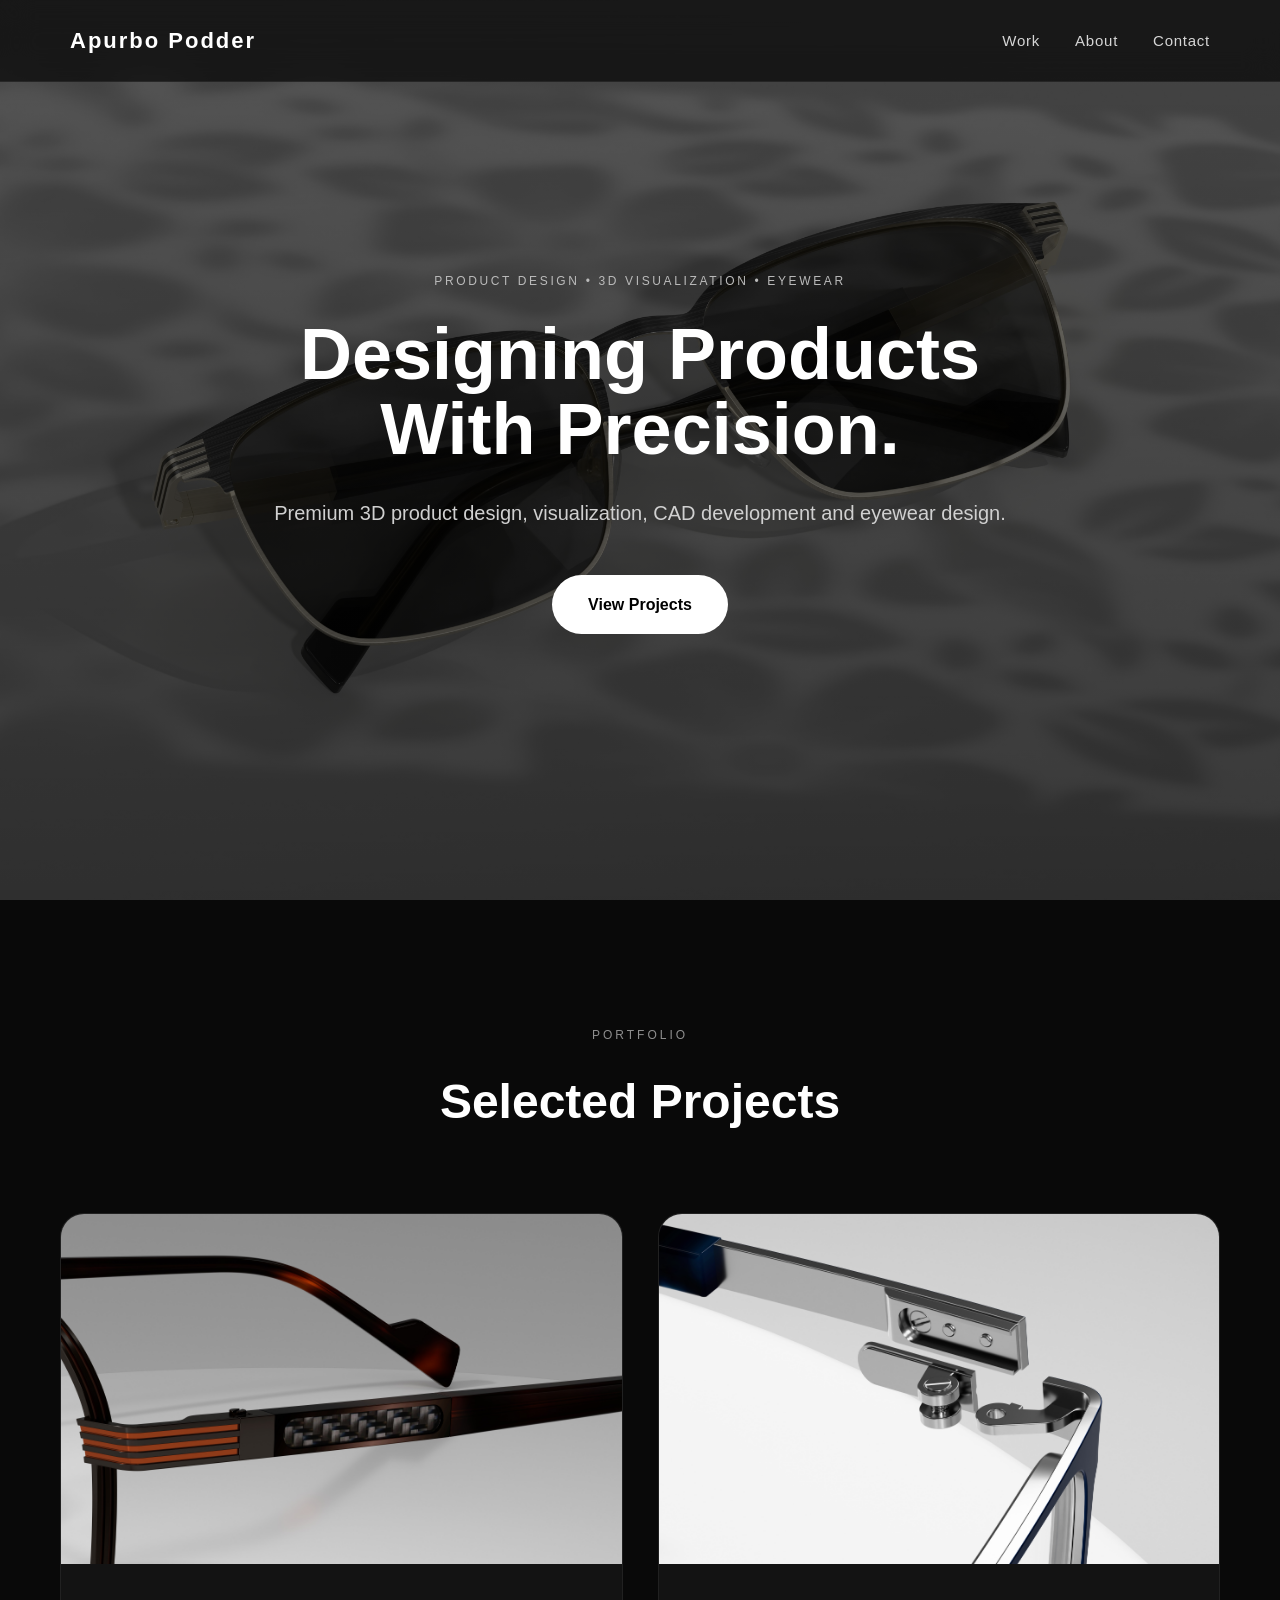
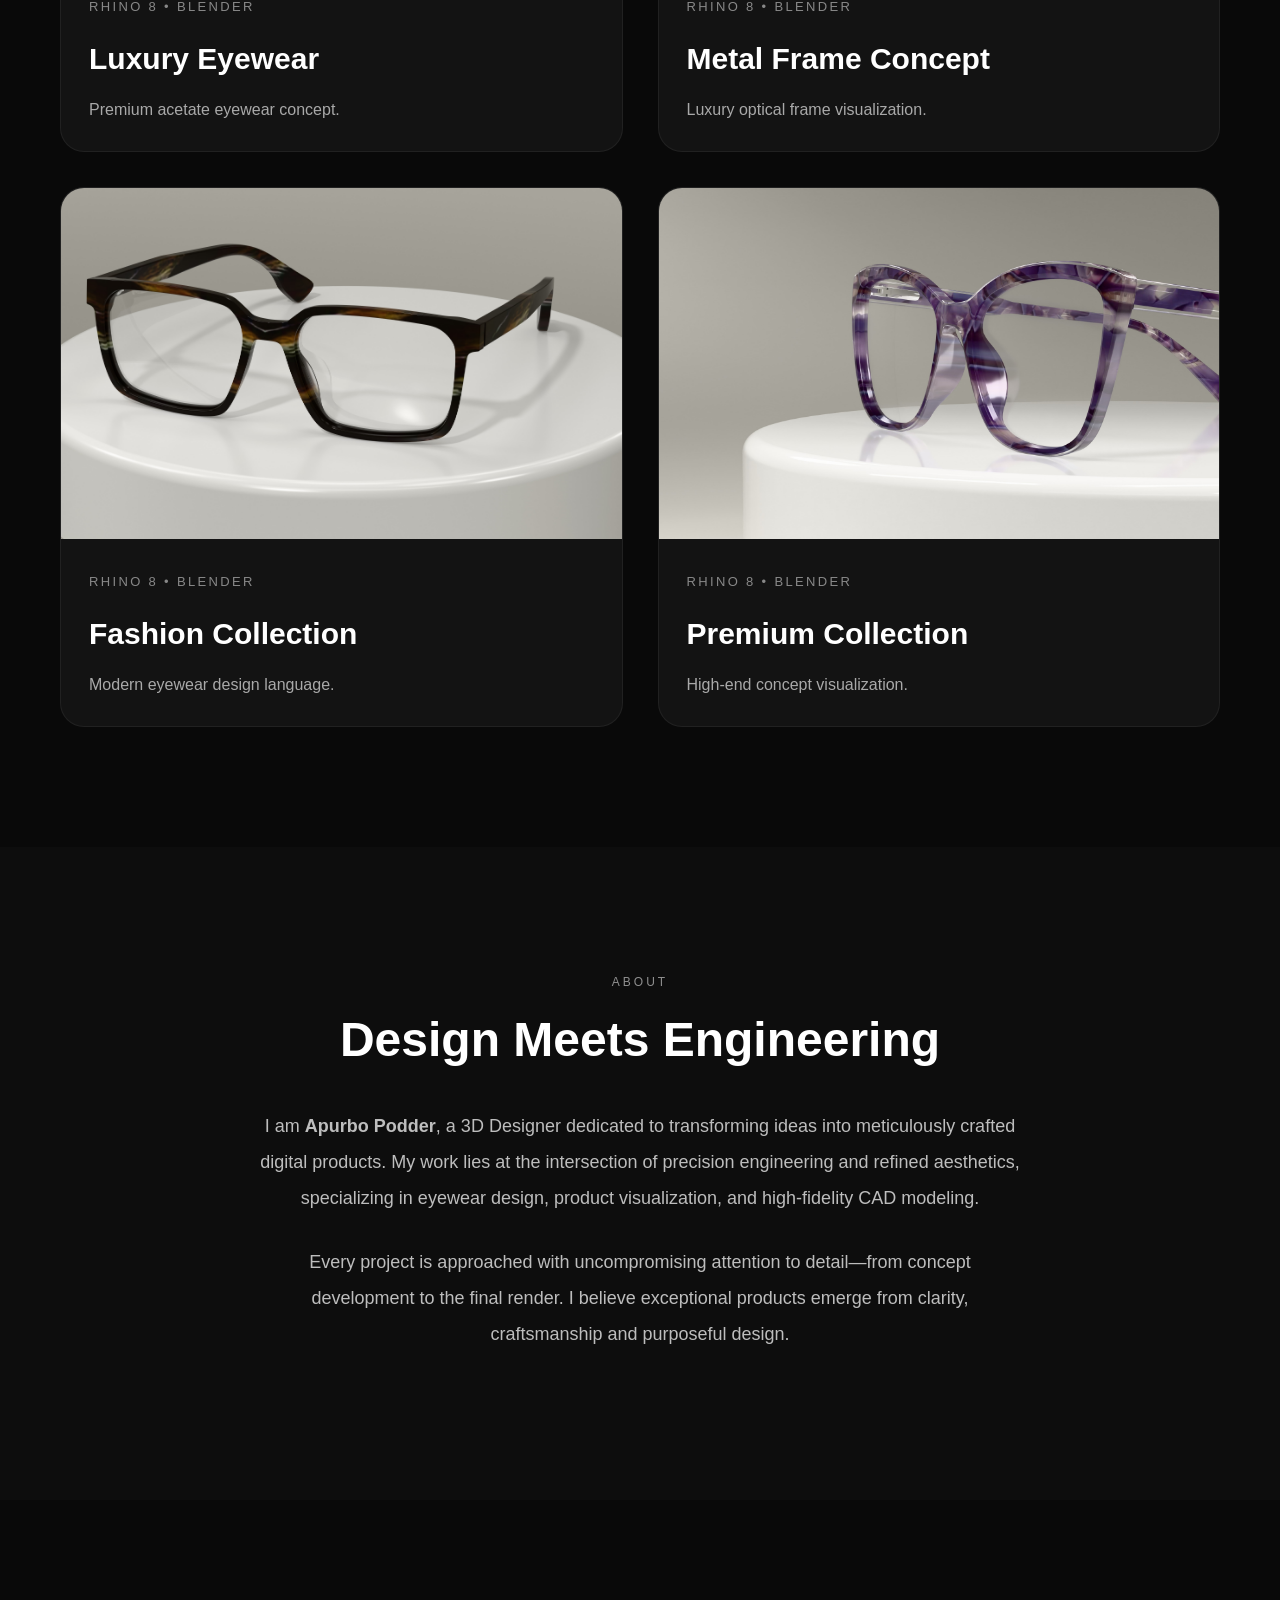
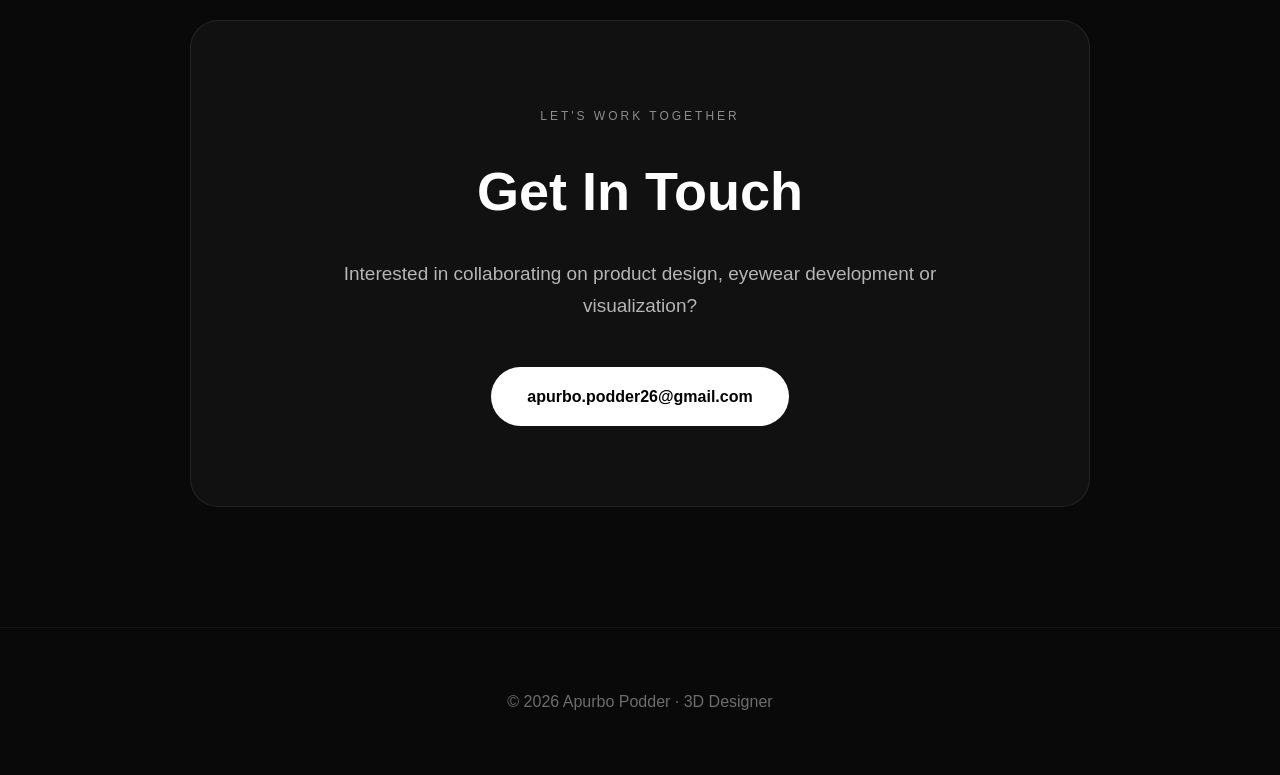
==== index.html @ e1d8111b "Initial portfolio website" ====
<!DOCTYPE html>
<html lang="en">

<head>

    <meta charset="UTF-8">
    <meta name="viewport" content="width=device-width, initial-scale=1.0">

    <title>Apurbo Podder | 3D Designer</title>

    <meta name="description"
        content="Premium portfolio of Apurbo Podder - 3D Designer specializing in Eyewear Design, Product Visualization and CAD Modeling.">

    <link rel="stylesheet" href="css/style.css">

</head>

<body>

    <!-- ================= HEADER ================= -->

    <header>

        <div class="logo">
            <h1>Apurbo Podder</h1>
        </div>

        <nav>

            <a href="#work">Work</a>
            <a href="#about">About</a>
            <a href="#contact">Contact</a>

        </nav>

    </header>



    <!-- ================= HERO ================= -->

    <section class="hero">

        <div class="overlay"></div>

        <div class="hero-content">

            <span class="hero-tag">
                PRODUCT DESIGN • 3D VISUALIZATION • EYEWEAR
            </span>

            <h2>
                Designing Products <br>
                With Precision.
            </h2>

            <p>

                Premium 3D product design, visualization,
                CAD development and eyewear design.

            </p>

            <a href="#work" class="btn">
                View Projects
            </a>

        </div>

    </section>



    <!-- ================= PROJECTS ================= -->

    <section id="work">

        <div class="section-title">

            <span>Portfolio</span>

            <h2>Selected Projects</h2>

        </div>



        <div class="grid">

            <!-- PROJECT 1 -->

            <article class="card" data-project="1">

                <img src="assets/images/4.jpg" alt="Luxury Eyewear">

                <div class="card-content">

                    <span>Rhino 8 • Blender</span>

                    <h3>Luxury Eyewear</h3>

                    <p>
                        Premium acetate eyewear concept.
                    </p>

                </div>

            </article>



            <!-- PROJECT 2 -->

            <article class="card" data-project="2">

                <img src="assets/images/BG2.jpg" alt="Eyewear">

                <div class="card-content">

                    <span>Rhino 8 • Blender</span>

                    <h3>Metal Frame Concept</h3>

                    <p>

                        Luxury optical frame visualization.

                    </p>

                </div>

            </article>



            <!-- PROJECT 3 -->

            <article class="card" data-project="3">

                <img src="assets/images/BG3.jpg" alt="Eyewear">

                <div class="card-content">

                    <span>Rhino 8 • Blender</span>

                    <h3>Fashion Collection</h3>

                    <p>

                        Modern eyewear design language.

                    </p>

                </div>

            </article>



            <!-- PROJECT 4 -->

            <article class="card" data-project="4">

                <img src="assets/images/BG4.jpg" alt="Eyewear">

                <div class="card-content">

                    <span>Rhino 8 • Blender</span>

                    <h3>Premium Collection</h3>

                    <p>

                        High-end concept visualization.

                    </p>

                </div>

            </article>

        </div>

    </section>



    <!-- ================= ABOUT ================= -->

    <section id="about">

        <div class="about-container">

            <span>About</span>

            <h2>Design Meets Engineering</h2>

            <p>

                I am <strong>Apurbo Podder</strong>, a 3D Designer dedicated to
                transforming ideas into meticulously crafted digital products.
                My work lies at the intersection of precision engineering and
                refined aesthetics, specializing in eyewear design,
                product visualization, and high-fidelity CAD modeling.

            </p>

            <p>

                Every project is approached with uncompromising attention
                to detail—from concept development to the final render.
                I believe exceptional products emerge from clarity,
                craftsmanship and purposeful design.

            </p>

        </div>

    </section>



    <!-- ================= CONTACT ================= -->

    <section id="contact">

        <div class="contact-box">

            <span>Let's Work Together</span>

            <h2>Get In Touch</h2>

            <p>

                Interested in collaborating on product design,
                eyewear development or visualization?

            </p>

            <a href="mailto:apurbo.podder26@gmail.com" class="btn">

                apurbo.podder26@gmail.com

            </a>

        </div>

    </section>



    <!-- ================= FOOTER ================= -->

    <footer>

        © 2026 Apurbo Podder · 3D Designer

    </footer>



    <!-- ================= PROJECT MODAL ================= -->

    <div id="projectModal" class="modal">

        <div class="modal-overlay"></div>

        <div class="modal-content">

            <button id="closeModal" class="close">

                ×

            </button>

            <button id="prevProject" class="nav-btn left">

                ←

            </button>

            <button id="nextProject" class="nav-btn right">

                →

            </button>

            <div id="modalBody">

                <!-- Filled automatically with JavaScript -->

            </div>

        </div>

    </div>
<template id="project1">

<div class="modal-project">

    <div class="project-header">

        <span class="project-category">Luxury Eyewear Design</span>

        <h1>Luxury Eyewear</h1>

        <p class="project-intro">

            A premium acetate eyewear concept designed with an emphasis on
            timeless proportions, refined surfacing, and production-ready
            detailing. The project combines industrial design principles with
            luxury aesthetics for high-end optical and fashion markets.

        </p>

    </div>

    <img class="hero-image"
         src="assets/images/4.jpg"
         alt="Luxury Eyewear">

    <div class="project-specs">

        <div class="spec">
            <h3>Software</h3>
            <p>Rhino 8</p>
        </div>

        <div class="spec">
            <h3>Rendering</h3>
            <p>Blender</p>
        </div>

        <div class="spec">
            <h3>Year</h3>
            <p>2026</p>
        </div>

        <div class="spec">
            <h3>Category</h3>
            <p>Luxury Product Design</p>
        </div>

    </div>

    <section class="project-section">

        <h2>Overview</h2>

        <p>

            Every curve was developed with attention to manufacturability,
            comfort, and premium visual balance. The model was created in
            Rhino 8 using Class-A style surfacing techniques before being
            rendered in Blender with realistic materials and studio lighting.

        </p>

    </section>

    <section class="project-section">

        <h2>Gallery</h2>

        <div class="modal-gallery">

            <div class="gallery-item">
                <img src="assets/images/4/1.jpg" alt="">
            </div>

            <div class="gallery-item">
                <img src="assets/images/4/2.jpg" alt="">
            </div>

            <div class="gallery-item">
                <img src="assets/images/4/3.jpg" alt="">
            </div>

            <div class="gallery-item">
                <img src="assets/images/4/5.jpg" alt="">
            </div>

        </div>

    </section>

</div>

</template>

<template id="project2">

<div class="modal-project">

    <div class="project-header">

        <span class="project-category">Luxury Eyewear Design</span>

        <h1>Luxury Eyewear</h1>

        <p class="project-intro">

            A premium acetate eyewear concept designed with an emphasis on
            timeless proportions, refined surfacing, and production-ready
            detailing. The project combines industrial design principles with
            luxury aesthetics for high-end optical and fashion markets.

        </p>

    </div>

    <img class="hero-image"
         src="assets/images/BG2.jpg"
         alt="Luxury Eyewear">

    <div class="project-specs">

        <div class="spec">
            <h3>Software</h3>
            <p>Rhino 8</p>
        </div>

        <div class="spec">
            <h3>Rendering</h3>
            <p>Blender</p>
        </div>

        <div class="spec">
            <h3>Year</h3>
            <p>2026</p>
        </div>

        <div class="spec">
            <h3>Category</h3>
            <p>Luxury Product Design</p>
        </div>

    </div>

    <section class="project-section">

        <h2>Overview</h2>

        <p>

            Every curve was developed with attention to manufacturability,
            comfort, and premium visual balance. The model was created in
            Rhino 8 using Class-A style surfacing techniques before being
            rendered in Blender with realistic materials and studio lighting.

        </p>

    </section>

    <section class="project-section">

        <h2>Gallery</h2>

        <div class="modal-gallery">

            <div class="gallery-item">
                <img src="assets/images/BG2/1.jpg" alt="">
            </div>

            <div class="gallery-item">
                <img src="assets/images/BG2/2.jpg" alt="">
            </div>

            <div class="gallery-item">
                <img src="assets/images/BG2/3.jpg" alt="">
            </div>

            <div class="gallery-item">
                <img src="assets/images/BG2/4.jpg" alt="">
            </div>

        </div>

    </section>

</div>

</template>

<template id="project3">

<div class="modal-project">

    <div class="project-header">

        <span class="project-category">Luxury Eyewear Design</span>

        <h1>Luxury Eyewear</h1>

        <p class="project-intro">

            A premium acetate eyewear concept designed with an emphasis on
            timeless proportions, refined surfacing, and production-ready
            detailing. The project combines industrial design principles with
            luxury aesthetics for high-end optical and fashion markets.

        </p>

    </div>

    <img class="hero-image"
         src="assets/images/BG4.jpg"
         alt="Luxury Eyewear">

    <div class="project-specs">

        <div class="spec">
            <h3>Software</h3>
            <p>Rhino 8</p>
        </div>

        <div class="spec">
            <h3>Rendering</h3>
            <p>Blender</p>
        </div>

        <div class="spec">
            <h3>Year</h3>
            <p>2026</p>
        </div>

        <div class="spec">
            <h3>Category</h3>
            <p>Luxury Product Design</p>
        </div>

    </div>

    <section class="project-section">

        <h2>Overview</h2>

        <p>

            Every curve was developed with attention to manufacturability,
            comfort, and premium visual balance. The model was created in
            Rhino 8 using Class-A style surfacing techniques before being
            rendered in Blender with realistic materials and studio lighting.

        </p>

    </section>

    <section class="project-section">

        <h2>Gallery</h2>

        <div class="modal-gallery">

            <div class="gallery-item">
                <img src="assets/images/BG4/1.jpg" alt="">
            </div>

            <div class="gallery-item">
                <img src="assets/images/BG4/2.jpg" alt="">
            </div>

            <div class="gallery-item">
                <img src="assets/images/BG4/3.jpg" alt="">
            </div>

            <div class="gallery-item">
                <img src="assets/images/BG4/4.jpg" alt="">
            </div>

        </div>

    </section>

</div>

</template>

<template id="project4">

<div class="modal-project">

    <div class="project-header">

        <span class="project-category">Luxury Eyewear Design</span>

        <h1>Luxury Eyewear</h1>

        <p class="project-intro">

            A premium acetate eyewear concept designed with an emphasis on
            timeless proportions, refined surfacing, and production-ready
            detailing. The project combines industrial design principles with
            luxury aesthetics for high-end optical and fashion markets.

        </p>

    </div>

    <img class="hero-image"
         src="assets/images/BG5.jpg"
         alt="Luxury Eyewear">

    <div class="project-specs">

        <div class="spec">
            <h3>Software</h3>
            <p>Rhino 8</p>
        </div>

        <div class="spec">
            <h3>Rendering</h3>
            <p>Blender</p>
        </div>

        <div class="spec">
            <h3>Year</h3>
            <p>2026</p>
        </div>

        <div class="spec">
            <h3>Category</h3>
            <p>Luxury Product Design</p>
        </div>

    </div>

    <section class="project-section">

        <h2>Overview</h2>

        <p>

            Every curve was developed with attention to manufacturability,
            comfort, and premium visual balance. The model was created in
            Rhino 8 using Class-A style surfacing techniques before being
            rendered in Blender with realistic materials and studio lighting.

        </p>

    </section>

    <section class="project-section">

        <h2>Gallery</h2>

        <div class="modal-gallery">

            <div class="gallery-item">
                <img src="assets/images/BG5/2.jpg" alt="">
            </div>

            <div class="gallery-item">
                <img src="assets/images/BG5/3.jpg" alt="">
            </div>

            <div class="gallery-item">
                <img src="assets/images/BG5/4.jpg" alt="">
            </div>

            <div class="gallery-item">
                <img src="assets/images/BG5/5.jpg" alt="">
            </div>

        </div>

    </section>

</div>

</template>

<!-- ================= IMAGE VIEWER ================= -->

<div id="imageViewer" class="image-viewer">

    <button id="closeViewer" class="viewer-close">✕</button>

    <button id="viewerPrev" class="viewer-nav left">❮</button>

    <img id="viewerImage" src="" alt="">

    <button id="viewerNext" class="viewer-nav right">❯</button>

</div>
    <script src="assets/js/app.js"></script>

</body>

</html>
---- css/style.css ----
/*==================================================
  APURBO PODDER PORTFOLIO
  Premium Portfolio v2
==================================================*/

*{
    margin:0;
    padding:0;
    box-sizing:border-box;
}

html{
    scroll-behavior:smooth;
}

body{

    font-family:
        Inter,
        "SF Pro Display",
        Arial,
        sans-serif;

    background:#090909;
    color:#ffffff;

    overflow-x:hidden;
    line-height:1.7;
}

/* Scrollbar */

::-webkit-scrollbar{
    width:10px;
}

::-webkit-scrollbar-track{
    background:#111;
}

::-webkit-scrollbar-thumb{

    background:#444;
    border-radius:100px;

}

::-webkit-scrollbar-thumb:hover{

    background:#666;

}

/* Links */

a{

    color:inherit;
    text-decoration:none;

}

/* Images */

img{

    display:block;
    width:100%;

}

/*==================================================
HEADER
==================================================*/

header{

    position:fixed;

    top:0;
    left:0;

    width:100%;

    display:flex;

    justify-content:space-between;

    align-items:center;

    padding:22px 70px;

    background:rgba(10,10,10,.75);

    backdrop-filter:blur(16px);

    z-index:999;

    border-bottom:1px solid rgba(255,255,255,.06);

}

.logo h1{

    font-size:22px;

    letter-spacing:2px;

    font-weight:600;

}

nav{

    display:flex;
    gap:35px;

}

nav a{

    color:#d6d6d6;

    transition:.35s;

    font-size:15px;

    letter-spacing:.05em;

}

nav a:hover{

    color:white;

}

/*==================================================
HERO
==================================================*/

.hero{

    position:relative;

    height:100vh;

    background:url("../assets/images/background.jpg")
        center center/cover no-repeat;

    display:flex;

    justify-content:center;

    align-items:center;

    overflow:hidden;

}

.overlay{

    position:absolute;

    inset:0;

    background:

        linear-gradient(
            rgba(0,0,0,.55),
            rgba(0,0,0,.72)
        );

}

.hero-content{

    position:relative;

    z-index:10;

    max-width:900px;

    text-align:center;

    padding:40px;

}

.hero-tag{

    display:inline-block;

    color:#bbbbbb;

    letter-spacing:.22em;

    text-transform:uppercase;

    font-size:12px;

    margin-bottom:25px;

}

.hero h2{

    font-size:72px;

    line-height:1.05;

    margin-bottom:28px;

    font-weight:700;

}

.hero p{

    color:#d0d0d0;

    font-size:20px;

    max-width:760px;

    margin:auto;

}

/*==================================================
BUTTON
==================================================*/

.btn{

    display:inline-flex;

    justify-content:center;

    align-items:center;

    margin-top:45px;

    padding:16px 36px;

    border-radius:999px;

    background:white;

    color:black;

    font-weight:600;

    transition:.35s;

}

.btn:hover{

    transform:translateY(-3px);

    background:#ececec;

}

/*==================================================
SECTION
==================================================*/

section{

    padding:120px 0;

}

.section-title{

    text-align:center;

    margin-bottom:70px;

}

.section-title span{

    color:#8e8e8e;

    text-transform:uppercase;

    letter-spacing:.25em;

    font-size:12px;

}

.section-title h2{

    margin-top:14px;

    font-size:48px;

}

/*==================================================
GRID
==================================================*/

.grid{

    max-width:1450px;

    margin:auto;

    padding:0 60px;

    display:grid;

    grid-template-columns:

        repeat(2,1fr);

    gap:35px;

}

/*==================================================
CARD
==================================================*/

.card{

    background:#131313;

    border-radius:24px;

    overflow:hidden;

    cursor:pointer;

    transition:.45s;

    border:1px solid rgba(255,255,255,.06);

}

.card:hover{

    transform:translateY(-12px);

    box-shadow:

        0 20px 50px rgba(0,0,0,.45);

}

.card img{

    aspect-ratio:16/10;

    object-fit:cover;

    transition:.55s;

}

.card:hover img{

    transform:scale(1.05);

}

.card-content{

    padding:28px;

}

.card-content span{

    color:#888;

    font-size:13px;

    letter-spacing:.18em;

    text-transform:uppercase;

}

.card-content h3{

    margin-top:14px;

    font-size:30px;

}

.card-content p{

    color:#a9a9a9;

    margin-top:12px;

}
/*==================================================
ABOUT
==================================================*/

#about{

    background:#0d0d0d;

}

.about-container{

    width:min(760px,90%);
    margin:auto;
    text-align:center;

}

.about-container span{

    color:#8f8f8f;
    text-transform:uppercase;
    letter-spacing:.25em;
    font-size:12px;

}

.about-container h2{

    margin:18px 0 40px;
    font-size:48px;
    line-height:1.15;

}

.about-container p{

    color:#bdbdbd;
    font-size:18px;
    line-height:2;
    margin-bottom:28px;

}

/*==================================================
CONTACT
==================================================*/

#contact{

    background:#090909;

}

.contact-box{

    width:min(900px,92%);
    margin:auto;

    background:#111;

    border:1px solid rgba(255,255,255,.08);

    border-radius:28px;

    padding:80px;

    text-align:center;

}

.contact-box span{

    color:#8c8c8c;

    letter-spacing:.25em;

    text-transform:uppercase;

    font-size:12px;

}

.contact-box h2{

    margin:18px 0 20px;

    font-size:54px;

}

.contact-box p{

    color:#b5b5b5;

    font-size:19px;

    max-width:650px;

    margin:auto;

}

/*==================================================
FOOTER
==================================================*/

footer{

    padding:60px 20px;

    text-align:center;

    color:#6d6d6d;

    border-top:1px solid rgba(255,255,255,.05);

}

/*==================================================
  PREMIUM MODAL
==================================================*/

.modal{
    position:fixed;
    inset:0;
    display:flex;
    justify-content:center;
    align-items:center;
    visibility:hidden;
    opacity:0;
    transition:.35s;
    z-index:9999;
}

.modal.active{
    visibility:visible;
    opacity:1;
}

.modal-overlay{
    position:absolute;
    inset:0;
    background:rgba(0,0,0,.85);
    backdrop-filter:blur(16px);

    pointer-events:none;
}

.modal-content{

    position:relative;

    width:min(1400px,95vw);
    height:90vh;

    background:#101010;

    border-radius:24px;

    overflow-y:auto;

    border:1px solid rgba(255,255,255,.08);

    transform:translateY(30px) scale(.98);

    transition:.35s;

}

.modal.active .modal-content{

    transform:none;

}

/* Close Button */

.close{

    position:sticky;

    top:20px;

    margin-left:auto;

    display:flex;
    justify-content:center;
    align-items:center;

    width:54px;
    height:54px;

    border:none;

    border-radius:50%;

    background:rgba(15,15,15,.92);

    color:white;

    font-size:32px;

    cursor:pointer;

    z-index:999;

    transition:.3s;

}

.close:hover{

    transform:rotate(90deg);

    background:#d6b16d;

    color:#111;

}

/* Navigation */

.nav-btn{

    position:fixed;

    top:50%;

    transform:translateY(-50%);

    width:58px;
    height:58px;

    border:none;

    border-radius:50%;

    background:rgba(255,255,255,.08);

    backdrop-filter:blur(12px);

    color:white;

    font-size:28px;

    cursor:pointer;

    transition:.3s;

    z-index:999;

}

.nav-btn:hover{

    background:white;

    color:black;

}

.left{

    left:35px;

}

.right{

    right:35px;

}

/* Project */

.modal-project{

    max-width:1200px;

    margin:auto;

    padding:40px 60px 80px;

}

.modal-project h1{

    font-size:56px;

    margin-bottom:18px;

}

.modal-project h2{

    margin-top:50px;

    margin-bottom:18px;

}

.modal-project p{

    color:#bfbfbf;

    line-height:1.9;

    font-size:18px;

}

/* Hero Image */

.modal-project > img{

    width:100%;

    border-radius:22px;

    margin:35px 0;

}



/* Scrollbar */

.modal-content::-webkit-scrollbar{

    width:8px;

}

.modal-content::-webkit-scrollbar-thumb{

    background:#555;

    border-radius:999px;

}

/*==================================================
RESPONSIVE
==================================================*/

@media (max-width:1100px){

.hero h2{

    font-size:54px;

}

.grid{

    grid-template-columns:1fr;

}

.contact-box{

    padding:60px 35px;

}

.modal-project{

    padding:80px 35px;

}

}

@media (max-width:768px){

header{

    padding:18px 25px;

}

nav{

    gap:18px;

}

.hero h2{

    font-size:42px;

}

.hero p{

    font-size:18px;

}

.section-title h2{

    font-size:36px;

}

.about-container h2{

    font-size:36px;

}

.contact-box h2{

    font-size:40px;

}

.grid{

    padding:0 20px;

}

.modal-content{

    width:100%;

    height:100%;

    border-radius:0;

}

.left{

    left:12px;

}

.right{

    right:12px;

}

.close{

    top:15px;

    right:15px;

}

.modal-project{

    padding:70px 22px;

}

.modal-project h1{

    font-size:40px;

}

}

/* ===========================
   Gallery Image Hover Zoom
=========================== */

.modal-gallery{
    display:grid;
    grid-template-columns:repeat(auto-fit,minmax(220px,1fr));
    gap:20px;
    margin-top:25px;
}

.gallery-item{
    overflow:hidden;
    border-radius:18px;
    background:#111;
    transition:transform .35s ease, box-shadow .35s ease;
}

.gallery-item img{
    width:100%;
    display:block;
    cursor:pointer;

    transition:
        transform .45s ease,
        filter .45s ease;
}

.gallery-item:hover{
    transform:translateY(-4px);
    box-shadow:0 18px 45px rgba(0,0,0,.35);
}

.gallery-item:hover img{
    transform:scale(1.08);
    filter:brightness(1.05);
}
/*=====================================
FULLSCREEN IMAGE VIEWER
=====================================*/

.image-viewer{

    position:fixed;
    inset:0;

    display:flex;
    justify-content:center;
    align-items:center;

    background:rgba(0,0,0,.96);

    opacity:0;
    visibility:hidden;

    transition:.3s ease;

    z-index:99999;

}

.image-viewer.active{

    opacity:1;
    visibility:visible;

}

.image-viewer img{

    max-width:92vw;
    max-height:90vh;

    border-radius:14px;

    object-fit:contain;

    animation:viewerFade .35s ease;

}

@keyframes viewerFade{

    from{

        transform:scale(.92);
        opacity:0;

    }

    to{

        transform:scale(1);
        opacity:1;

    }

}

/* Close Button */

.viewer-close{

    position:fixed;

    top:20px;
    right:20px;

    width:56px;
    height:56px;

    border:none;

    border-radius:50%;

    background:rgba(20,20,20,.9);

    color:#fff;

    font-size:30px;

    cursor:pointer;

    z-index:100000;

    transition:.3s;

}

.viewer-close:hover{

    background:#fff;

    color:#000;

    transform:rotate(90deg);

}
/* Viewer Navigation */

.viewer-nav{

    position:fixed;

    top:50%;

    transform:translateY(-50%);

    width:60px;
    height:60px;

    border:none;

    border-radius:50%;

    background:rgba(20,20,20,.85);

    color:#fff;

    font-size:34px;

    cursor:pointer;

    z-index:100001;

    transition:.3s;

}

.viewer-nav:hover{

    background:#fff;

    color:#000;

}

.viewer-nav.left{

    left:25px;

}

.viewer-nav.right{

    right:25px;

}
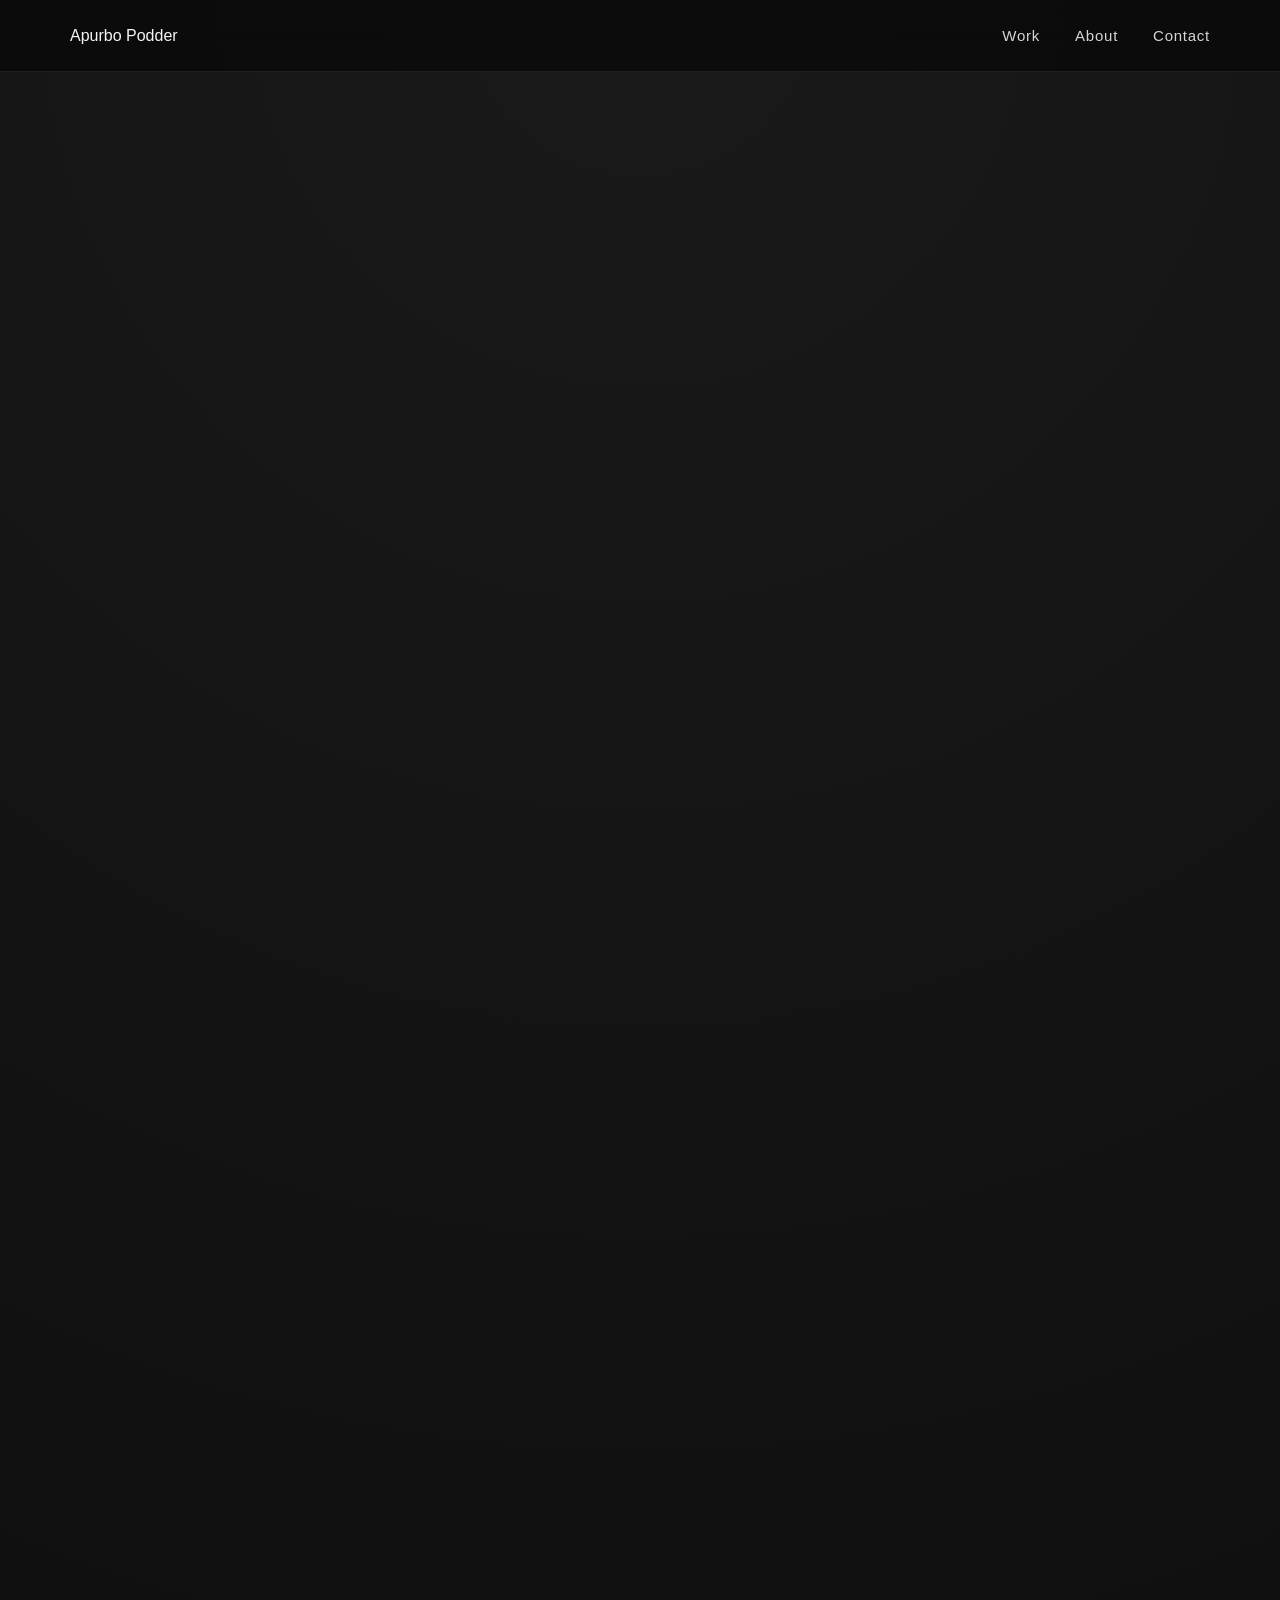
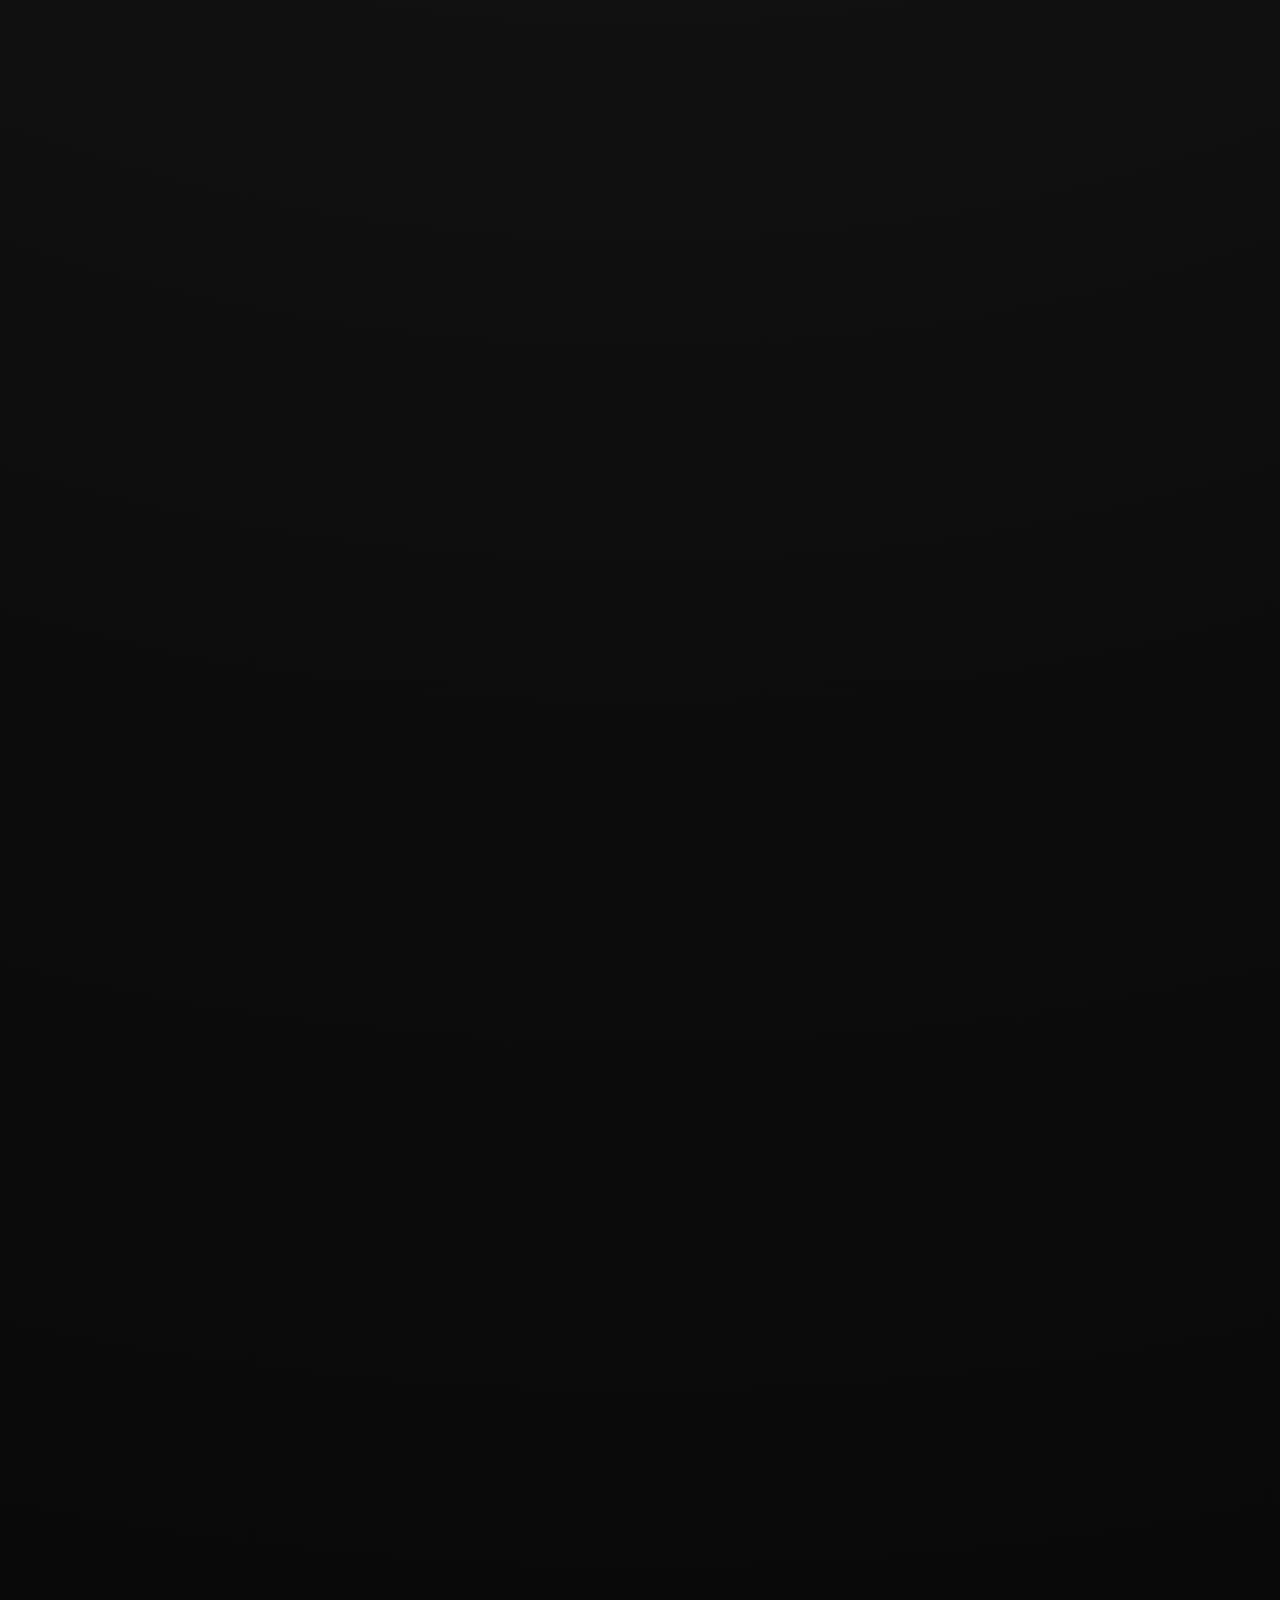
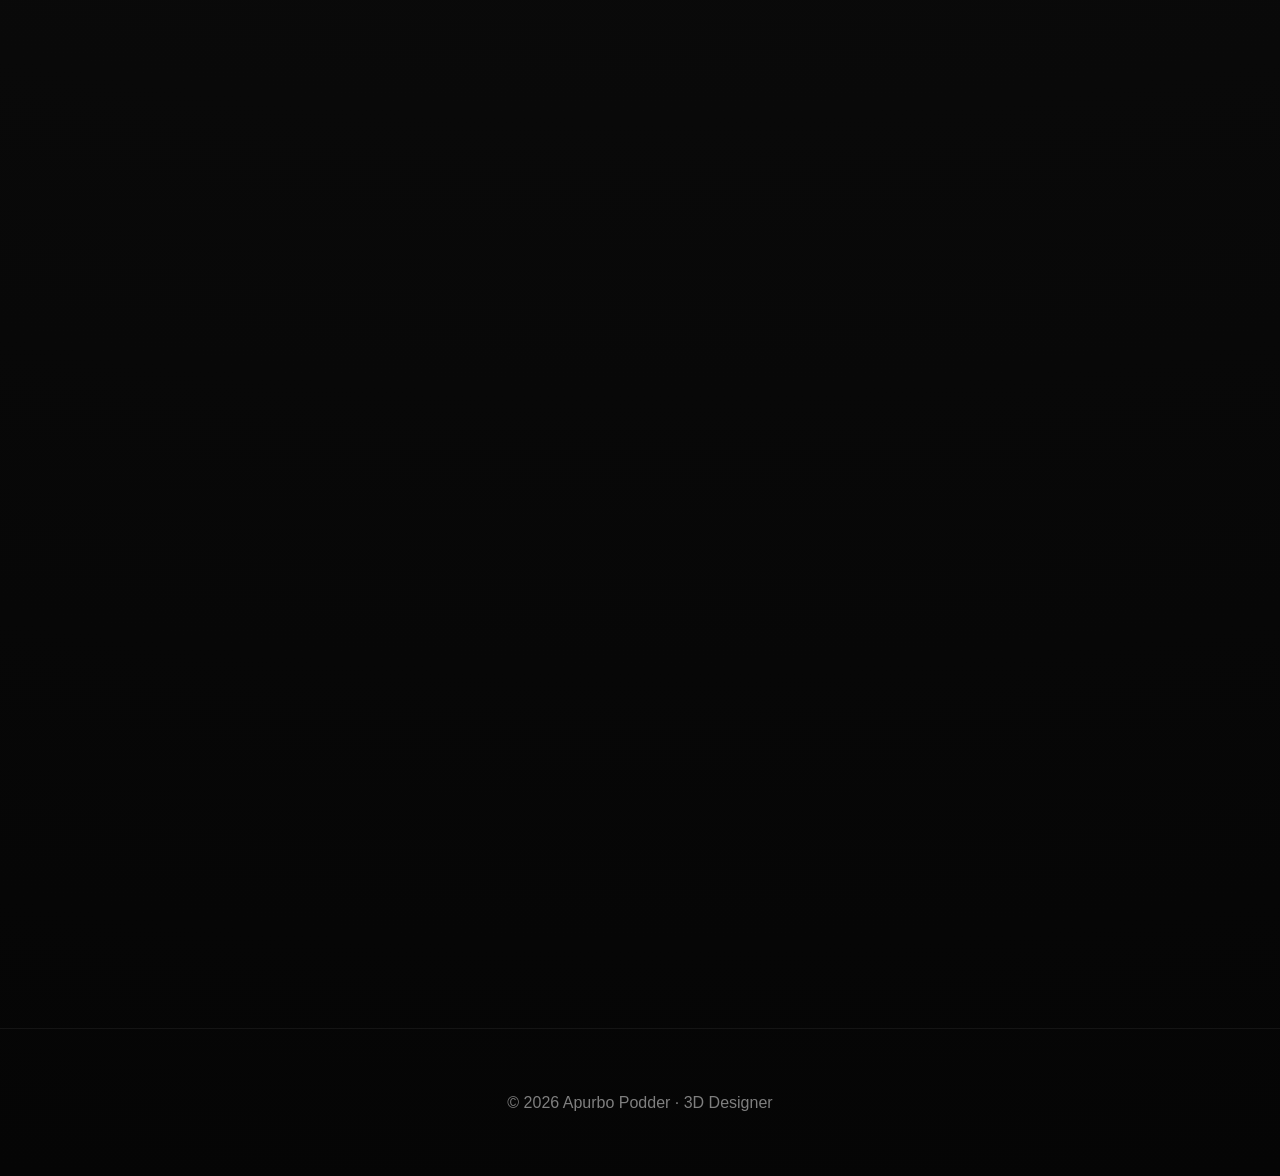
==== commit cc7c90a8: "added profile now new profile page is available." ====
--- a/index.html
+++ b/index.html
@@ -12,6 +12,11 @@
         content="Premium portfolio of Apurbo Podder - 3D Designer specializing in Eyewear Design, Product Visualization and CAD Modeling.">
 
     <link rel="stylesheet" href="css/style.css">
+<link rel="stylesheet" href="css/profile.css">
+
+<script type="module"
+src="https://unpkg.com/@google/model-viewer/dist/model-viewer.min.js">
+</script>
 
 </head>
 
@@ -21,9 +26,9 @@
 
     <header>
 
-        <div class="logo">
-            <h1>Apurbo Podder</h1>
-        </div>
+       <a href="profile.html" class="logo">
+    Apurbo Podder
+</a>
 
         <nav>
 
@@ -315,9 +320,43 @@
 
     </div>
 
-    <img class="hero-image"
-         src="assets/images/4.jpg"
-         alt="Luxury Eyewear">
+    <div class="viewer-wrapper">
+
+<model-viewer
+
+class="project-viewer"
+
+src="assets/models/112998 - glb.glb"
+
+camera-controls
+
+touch-action="pan-y"
+
+auto-rotate
+
+auto-rotate-delay="3000"
+
+rotation-per-second="20deg"
+
+shadow-intensity="1.5"
+
+environment-image="neutral"
+
+exposure="1.2"
+
+interaction-prompt="auto"
+
+loading="eager"
+
+>
+
+</model-viewer>
+
+</div>
+
+<img class="hero-image"
+src="assets/images/4.jpg"
+alt="Luxury Eyewear">
 
     <div class="project-specs">
 
--- a/css/style.css
+++ b/css/style.css
@@ -913,102 +913,111 @@
 
 .image-viewer{
 
-    position:fixed;
-    inset:0;
-
-    display:flex;
-    justify-content:center;
-    align-items:center;
-
-    background:rgba(0,0,0,.96);
-
-    opacity:0;
-    visibility:hidden;
-
-    transition:.3s ease;
-
-    z-index:99999;
+position:fixed;
+
+inset:0;
+
+background:rgba(0,0,0,.95);
+
+display:flex;
+
+justify-content:center;
+
+align-items:center;
+
+z-index:99999;
+
+opacity:0;
+
+visibility:hidden;
+
+transition:.35s;
+
+overflow:hidden;
 
 }
 
 .image-viewer.active{
 
-    opacity:1;
-    visibility:visible;
-
-}
-
-.image-viewer img{
-
-    max-width:92vw;
-    max-height:90vh;
-
-    border-radius:14px;
-
-    object-fit:contain;
-
-    animation:viewerFade .35s ease;
-
-}
-
-@keyframes viewerFade{
-
-    from{
-
-        transform:scale(.92);
-        opacity:0;
-
-    }
-
-    to{
-
-        transform:scale(1);
-        opacity:1;
-
-    }
-
-}
-
-/* Close Button */
+opacity:1;
+
+visibility:visible;
+
+}
+
+#viewerImage{
+
+max-width:90%;
+
+max-height:90%;
+
+cursor:grab;
+
+transform-origin:center;
+
+transition:transform .08s linear;
+
+user-select:none;
+
+}
 
 .viewer-close{
 
-    position:fixed;
-
-    top:20px;
-    right:20px;
-
-    width:56px;
-    height:56px;
-
-    border:none;
-
-    border-radius:50%;
-
-    background:rgba(20,20,20,.9);
-
-    color:#fff;
-
-    font-size:30px;
-
-    cursor:pointer;
-
-    z-index:100000;
-
-    transition:.3s;
-
-}
-
-.viewer-close:hover{
-
-    background:#fff;
-
-    color:#000;
-
-    transform:rotate(90deg);
-
-}
-/* Viewer Navigation */
+position:absolute;
+
+top:25px;
+
+right:35px;
+
+font-size:42px;
+
+color:white;
+
+cursor:pointer;
+
+}
+
+.viewer-prev,
+
+.viewer-next{
+
+position:absolute;
+
+top:50%;
+
+transform:translateY(-50%);
+
+background:rgba(255,255,255,.08);
+
+border:none;
+
+color:white;
+
+font-size:42px;
+
+width:60px;
+
+height:60px;
+
+cursor:pointer;
+
+backdrop-filter:blur(10px);
+
+border-radius:50%;
+
+}
+
+.viewer-prev{
+
+left:30px;
+
+}
+
+.viewer-next{
+
+right:30px;
+
+}/* Viewer Navigation */
 
 .viewer-nav{
 
@@ -1057,4 +1066,19 @@
 
     right:25px;
 
+}
+.viewer-wrapper{
+    width:100%;
+    height:700px;
+    margin:50px 0;
+    border-radius:22px;
+    overflow:hidden;
+    background:linear-gradient(180deg,#111,#050505);
+    box-shadow:0 25px 80px rgba(0,0,0,.45);
+}
+
+.project-viewer{
+    width:100%;
+    height:100%;
+    background:transparent;
 }
--- a/css/profile.css
+++ b/css/profile.css
@@ -0,0 +1,1372 @@
+/* profile.css - Part 1 */
+:root{--bg:#090909;--bg2:#141414;--text:#f5f5f7;--muted:#9aa0a6;--accent:#0A84FF;--border:rgba(255,255,255,.08);}
+body{background:radial-gradient(circle at top,#1a1a1a,#0d0d0d,#050505);color:var(--text);}
+.profile-hero{min-height:100vh;display:flex;align-items:center;justify-content:center;text-align:center;padding:120px 8vw;}
+.profile-hero .hero-content{max-width:900px}
+.profile-hero .hero-tag{letter-spacing:.25em;color:var(--muted);font-size:.85rem}
+.profile-hero h2{font-size:clamp(3rem,8vw,6rem);line-height:1.05;margin:24px 0;font-weight:800}
+.profile-hero p{max-width:720px;margin:0 auto 40px;color:var(--muted);font-size:1.15rem;line-height:1.8}
+.profile-hero .btn{display:inline-block;padding:14px 28px;border-radius:999px;border:1px solid var(--border);transition:.3s;margin:6px}
+.profile-hero .btn:hover{transform:translateY(-3px);background:var(--accent)}
+.profile-showcase{padding:100px 8vw;display:flex;justify-content:center}
+.profile-image{width:min(420px,90vw);border-radius:28px;border:1px solid var(--border);box-shadow:0 25px 60px rgba(0,0,0,.45);transition:transform .5s}
+.profile-image:hover{transform:scale(1.03)}
+section{opacity:0;transform:translateY(40px);transition:all .8s ease}
+.show{opacity:1!important;transform:none!important}/* ==========================================
+   ABOUT SECTION
+========================================== */
+
+#about,
+.design-philosophy,
+.experience{
+
+    padding:140px 8%;
+
+}
+
+.about-container{
+
+    max-width:1000px;
+    margin:auto;
+
+}
+
+.about-container span{
+
+    display:inline-block;
+    color:#9ca3af;
+    font-size:14px;
+    letter-spacing:4px;
+    text-transform:uppercase;
+    margin-bottom:20px;
+
+}
+
+.about-container h2{
+
+    font-size:clamp(42px,6vw,72px);
+    line-height:1.1;
+    margin-bottom:40px;
+    font-weight:700;
+    color:#ffffff;
+
+}
+
+.about-container p{
+
+    font-size:20px;
+    line-height:1.9;
+    color:#c9c9c9;
+    margin-bottom:30px;
+    max-width:850px;
+
+}
+
+
+/* ==========================================
+   PROFILE SHOWCASE
+========================================== */
+
+.profile-showcase{
+
+    display:flex;
+    justify-content:center;
+    align-items:center;
+    padding:80px 8% 120px;
+
+}
+
+.profile-image-container{
+
+    width:100%;
+    display:flex;
+    justify-content:center;
+
+}
+
+.profile-image{
+
+    width:420px;
+    max-width:90%;
+    border-radius:28px;
+    overflow:hidden;
+
+    box-shadow:
+    0 25px 80px rgba(0,0,0,.55);
+
+    transition:.6s ease;
+
+}
+
+.profile-image:hover{
+
+    transform:scale(1.03);
+
+}
+
+
+/* ==========================================
+   SECTION TITLES
+========================================== */
+
+.section-title{
+
+    text-align:center;
+    margin-bottom:70px;
+
+}
+
+.section-title span{
+
+    color:#9ca3af;
+    letter-spacing:4px;
+    text-transform:uppercase;
+    font-size:13px;
+
+}
+
+.section-title h2{
+
+    font-size:56px;
+    margin-top:18px;
+    font-weight:700;
+    color:white;
+
+}
+
+
+/* ==========================================
+   EXPERTISE
+========================================== */
+
+.expertise{
+
+    padding:120px 8%;
+
+}
+
+
+/* ==========================================
+   SOFTWARE
+========================================== */
+
+.software{
+
+    padding:120px 8%;
+
+}
+
+
+/* ==========================================
+   PREMIUM CARD
+========================================== */
+
+.expertise .card,
+.software .card{
+
+    background:#141414;
+
+    border:1px solid rgba(255,255,255,.08);
+
+    border-radius:24px;
+
+    transition:.35s;
+
+    overflow:hidden;
+
+}
+
+.expertise .card:hover,
+.software .card:hover{
+
+    transform:translateY(-10px);
+
+    border-color:#0A84FF;
+
+    box-shadow:
+
+    0 30px 70px rgba(0,0,0,.45);
+
+}
+
+
+.card-content{
+
+    padding:45px;
+
+}
+
+.card-content span{
+
+    color:#0A84FF;
+
+    font-size:13px;
+
+    letter-spacing:2px;
+
+    text-transform:uppercase;
+
+}
+
+.card-content h3{
+
+    font-size:30px;
+
+    margin:20px 0;
+
+    color:white;
+
+}
+
+.card-content p{
+
+    color:#bdbdbd;
+
+    line-height:1.8;
+
+    font-size:17px;
+
+}
+
+
+/* ==========================================
+   GRID
+========================================== */
+
+.grid{
+
+    display:grid;
+
+    grid-template-columns:
+
+    repeat(auto-fit,minmax(320px,1fr));
+
+    gap:35px;
+
+}
+
+
+/* ==========================================
+   APPLE STYLE SPACING
+========================================== */
+
+.expertise,
+.software,
+.profile-showcase,
+.design-philosophy{
+
+    margin-top:60px;
+    margin-bottom:60px;
+
+}
+
+
+/* ==========================================
+   HOVER GLOW
+========================================== */
+
+.card::before{
+
+    content:"";
+
+    position:absolute;
+
+    inset:0;
+
+    background:
+
+    linear-gradient(
+
+    135deg,
+
+    rgba(10,132,255,.08),
+
+    transparent);
+
+    opacity:0;
+
+    transition:.35s;
+
+}
+
+.card:hover::before{
+
+    opacity:1;
+
+}
+
+.card{
+
+    position:relative;
+
+}
+
+
+/* ==========================================
+   IMAGE SHADOW
+========================================== */
+
+.profile-image{
+
+    background:#111;
+
+}
+
+
+/* ==========================================
+   SMOOTH SCROLL
+========================================== */
+
+html{
+
+    scroll-behavior:smooth;
+
+}
+/* =====================================================
+   EXPERIENCE TIMELINE
+===================================================== */
+
+.experience{
+
+    padding:140px 8%;
+
+}
+
+.timeline{
+
+    position:relative;
+
+    max-width:1000px;
+
+    margin:80px auto;
+
+}
+
+.timeline::before{
+
+    content:"";
+
+    position:absolute;
+
+    left:30px;
+
+    top:0;
+
+    bottom:0;
+
+    width:2px;
+
+    background:linear-gradient(
+
+        to bottom,
+
+        #0A84FF,
+
+        rgba(255,255,255,.08)
+
+    );
+
+}
+
+.timeline-item{
+
+    position:relative;
+
+    margin-bottom:70px;
+
+    margin-left:90px;
+
+    padding:35px;
+
+    background:#141414;
+
+    border:1px solid rgba(255,255,255,.08);
+
+    border-radius:24px;
+
+    transition:.4s;
+
+}
+
+.timeline-item:hover{
+
+    transform:translateY(-8px);
+
+    border-color:#0A84FF;
+
+    box-shadow:
+
+        0 30px 80px rgba(0,0,0,.45);
+
+}
+
+.timeline-item::before{
+
+    content:"";
+
+    position:absolute;
+
+    width:18px;
+
+    height:18px;
+
+    left:-70px;
+
+    top:42px;
+
+    border-radius:50%;
+
+    background:#0A84FF;
+
+    box-shadow:
+
+        0 0 25px rgba(10,132,255,.7);
+
+}
+
+.timeline-item h3{
+
+    color:#fff;
+
+    font-size:28px;
+
+    margin-bottom:10px;
+
+}
+
+.timeline-item small{
+
+    display:block;
+
+    color:#0A84FF;
+
+    font-size:14px;
+
+    margin-bottom:18px;
+
+    letter-spacing:2px;
+
+}
+
+.timeline-item p{
+
+    color:#cfcfcf;
+
+    line-height:1.9;
+
+}
+
+
+
+/* =====================================================
+   DESIGN PROCESS
+===================================================== */
+
+.design-process{
+
+    padding:140px 8%;
+
+}
+
+.design-process .grid{
+
+    margin-top:80px;
+
+}
+
+.design-process .card{
+
+    background:#141414;
+
+    border-radius:26px;
+
+    border:1px solid rgba(255,255,255,.08);
+
+    transition:.4s;
+
+    overflow:hidden;
+
+}
+
+.design-process .card:hover{
+
+    transform:translateY(-12px);
+
+    border-color:#0A84FF;
+
+}
+
+.design-process .card-content{
+
+    padding:50px;
+
+}
+
+.design-process .card-content span{
+
+    display:inline-flex;
+
+    width:55px;
+
+    height:55px;
+
+    justify-content:center;
+
+    align-items:center;
+
+    border-radius:50%;
+
+    background:#0A84FF;
+
+    color:#fff;
+
+    font-weight:bold;
+
+    font-size:18px;
+
+    margin-bottom:25px;
+
+}
+
+.design-process h3{
+
+    font-size:30px;
+
+    margin-bottom:20px;
+
+    color:white;
+
+}
+
+.design-process p{
+
+    color:#bfbfbf;
+
+    line-height:1.8;
+
+}
+
+
+
+/* =====================================================
+   APPLE STYLE GLASS CARD
+===================================================== */
+
+.glass{
+
+    background:rgba(255,255,255,.05);
+
+    backdrop-filter:blur(18px);
+
+    border:1px solid rgba(255,255,255,.08);
+
+    border-radius:28px;
+
+}
+
+
+
+/* =====================================================
+   PREMIUM DIVIDER
+===================================================== */
+
+.section-divider{
+
+    width:120px;
+
+    height:2px;
+
+    background:#0A84FF;
+
+    margin:80px auto;
+
+}
+
+
+
+/* =====================================================
+   SCROLL ANIMATION
+===================================================== */
+
+.fade-up{
+
+    opacity:0;
+
+    transform:translateY(60px);
+
+    transition:1s ease;
+
+}
+
+.fade-up.show{
+
+    opacity:1;
+
+    transform:none;
+
+}
+
+
+
+/* =====================================================
+   APPLE HOVER EFFECT
+===================================================== */
+
+.card{
+
+    transition:
+
+        transform .4s,
+
+        box-shadow .4s,
+
+        border-color .4s;
+
+}
+
+.card:hover{
+
+    box-shadow:
+
+        0 40px 100px rgba(0,0,0,.45);
+
+}
+
+
+
+/* =====================================================
+   BUTTON IMPROVEMENT
+===================================================== */
+
+.btn{
+
+    transition:
+
+        transform .3s,
+
+        background .3s,
+
+        color .3s;
+
+}
+
+.btn:hover{
+
+    transform:translateY(-4px);
+
+}
+
+
+
+/* =====================================================
+   LARGE SCREEN IMPROVEMENT
+===================================================== */
+
+@media(min-width:1400px){
+
+    .about-container{
+
+        max-width:1200px;
+
+    }
+
+    .timeline{
+
+        max-width:1200px;
+
+    }
+
+}
+/* =====================================================
+   FEATURED PROJECTS
+===================================================== */
+
+.featured-projects{
+
+    padding:180px 8%;
+
+}
+
+.featured-projects .grid{
+
+    gap:60px;
+
+}
+
+.featured-projects .card{
+
+    background:#101010;
+
+    border-radius:30px;
+
+    overflow:hidden;
+
+    border:1px solid rgba(255,255,255,.08);
+
+    transition:.5s;
+
+}
+
+.featured-projects .card:hover{
+
+    transform:translateY(-12px);
+
+    border-color:#0A84FF;
+
+    box-shadow:
+        0 50px 120px rgba(0,0,0,.45);
+
+}
+
+.featured-projects img{
+
+    width:100%;
+
+    height:520px;
+
+    object-fit:cover;
+
+    display:block;
+
+    transition:1.2s;
+
+}
+
+.featured-projects .card:hover img{
+
+    transform:scale(1.08);
+
+}
+
+.featured-projects .card-content{
+
+    padding:50px;
+
+}
+
+.featured-projects span{
+
+    color:#0A84FF;
+
+    text-transform:uppercase;
+
+    letter-spacing:3px;
+
+    font-size:13px;
+
+}
+
+.featured-projects h3{
+
+    margin:18px 0;
+
+    font-size:38px;
+
+    color:white;
+
+}
+
+.featured-projects p{
+
+    color:#cfcfcf;
+
+    line-height:1.9;
+
+    margin-bottom:35px;
+
+}
+
+
+
+/* =====================================================
+   CONTACT
+===================================================== */
+
+#contact{
+
+    padding:180px 8%;
+
+    text-align:center;
+
+}
+
+.contact-box{
+
+    max-width:900px;
+
+    margin:auto;
+
+}
+
+.contact-box span{
+
+    color:#9ca3af;
+
+    text-transform:uppercase;
+
+    letter-spacing:4px;
+
+}
+
+.contact-box h2{
+
+    font-size:clamp(48px,7vw,90px);
+
+    margin:25px 0;
+
+    line-height:1.1;
+
+}
+
+.contact-box p{
+
+    color:#cfcfcf;
+
+    line-height:2;
+
+    max-width:700px;
+
+    margin:0 auto 50px;
+
+    font-size:20px;
+
+}
+
+
+
+/* =====================================================
+   PREMIUM BUTTON
+===================================================== */
+
+.contact-box .btn{
+
+    padding:18px 45px;
+
+    border-radius:100px;
+
+    border:1px solid rgba(255,255,255,.1);
+
+    transition:.35s;
+
+}
+
+.contact-box .btn:hover{
+
+    background:#0A84FF;
+
+    color:white;
+
+}
+
+
+
+/* =====================================================
+   FOOTER
+===================================================== */
+
+footer{
+
+    padding:60px 8%;
+
+    text-align:center;
+
+    color:#7f7f7f;
+
+    border-top:1px solid rgba(255,255,255,.06);
+
+}
+
+
+
+/* =====================================================
+   SOCIAL LINKS
+===================================================== */
+
+.social-links{
+
+    display:flex;
+
+    justify-content:center;
+
+    gap:20px;
+
+    margin-top:45px;
+
+}
+
+.social-links a{
+
+    width:60px;
+
+    height:60px;
+
+    border-radius:50%;
+
+    background:#151515;
+
+    display:flex;
+
+    justify-content:center;
+
+    align-items:center;
+
+    color:white;
+
+    text-decoration:none;
+
+    border:1px solid rgba(255,255,255,.08);
+
+    transition:.35s;
+
+}
+
+.social-links a:hover{
+
+    background:#0A84FF;
+
+    transform:translateY(-6px);
+
+}
+
+
+
+/* =====================================================
+   PARALLAX EFFECT
+===================================================== */
+
+.featured-projects img{
+
+    will-change:transform;
+
+}
+
+
+
+/* =====================================================
+   PREMIUM SHADOW
+===================================================== */
+
+.card{
+
+    box-shadow:
+
+    0 20px 60px rgba(0,0,0,.25);
+
+}
+
+
+
+/* =====================================================
+   SCROLL INDICATOR
+===================================================== */
+
+.scroll-down{
+
+    position:absolute;
+
+    bottom:40px;
+
+    left:50%;
+
+    transform:translateX(-50%);
+
+    color:#999;
+
+    animation:bounce 2s infinite;
+
+}
+
+@keyframes bounce{
+
+    0%,20%,50%,80%,100%{
+
+        transform:translateX(-50%) translateY(0);
+
+    }
+
+    40%{
+
+        transform:translateX(-50%) translateY(-12px);
+
+    }
+
+    60%{
+
+        transform:translateX(-50%) translateY(-6px);
+
+    }
+
+}
+/* =====================================================
+   RESPONSIVE DESIGN
+===================================================== */
+
+@media (max-width:1200px){
+
+    .profile-hero h2{
+
+        font-size:64px;
+
+    }
+
+    .about-container h2{
+
+        font-size:54px;
+
+    }
+
+    .section-title h2{
+
+        font-size:48px;
+
+    }
+
+}
+
+
+
+@media (max-width:992px){
+
+    .profile-hero{
+
+        min-height:85vh;
+
+        padding:120px 40px;
+
+    }
+
+    .profile-hero h2{
+
+        font-size:52px;
+
+    }
+
+    .about-container h2{
+
+        font-size:44px;
+
+    }
+
+    .section-title h2{
+
+        font-size:40px;
+
+    }
+
+    .timeline{
+
+        margin-left:20px;
+
+    }
+
+    .timeline::before{
+
+        left:18px;
+
+    }
+
+    .timeline-item{
+
+        margin-left:55px;
+
+    }
+
+    .timeline-item::before{
+
+        left:-48px;
+
+    }
+
+}
+
+
+
+@media (max-width:768px){
+
+    .profile-hero{
+
+        padding:120px 25px 80px;
+
+        text-align:center;
+
+    }
+
+    .profile-hero h2{
+
+        font-size:42px;
+
+    }
+
+    .profile-hero p{
+
+        font-size:17px;
+
+    }
+
+    .about-container{
+
+        text-align:center;
+
+    }
+
+    .about-container h2{
+
+        font-size:38px;
+
+    }
+
+    .about-container p{
+
+        font-size:17px;
+
+    }
+
+    .profile-image{
+
+        width:320px;
+
+    }
+
+    .grid{
+
+        grid-template-columns:1fr;
+
+    }
+
+    .featured-projects img{
+
+        height:300px;
+
+    }
+
+    .featured-projects h3{
+
+        font-size:30px;
+
+    }
+
+    .contact-box h2{
+
+        font-size:46px;
+
+    }
+
+}
+
+
+
+@media (max-width:480px){
+
+    section{
+
+        padding:90px 20px !important;
+
+    }
+
+    .profile-hero h2{
+
+        font-size:34px;
+
+    }
+
+    .hero-tag{
+
+        font-size:12px;
+
+        letter-spacing:2px;
+
+    }
+
+    .about-container h2{
+
+        font-size:32px;
+
+    }
+
+    .section-title h2{
+
+        font-size:30px;
+
+    }
+
+    .timeline-item{
+
+        padding:25px;
+
+    }
+
+    .timeline-item h3{
+
+        font-size:22px;
+
+    }
+
+    .timeline-item p{
+
+        font-size:15px;
+
+    }
+
+    .card-content{
+
+        padding:30px;
+
+    }
+
+    .contact-box h2{
+
+        font-size:34px;
+
+    }
+
+    .contact-box p{
+
+        font-size:16px;
+
+    }
+
+    footer{
+
+        font-size:14px;
+
+    }
+
+}
+
+
+
+/* =====================================================
+   SMOOTH IMAGE LOADING
+===================================================== */
+
+img{
+
+    max-width:100%;
+
+    display:block;
+
+}
+
+
+
+/* =====================================================
+   SELECTION COLOR
+===================================================== */
+
+::selection{
+
+    background:#0A84FF;
+
+    color:white;
+
+}
+
+
+
+/* =====================================================
+   SCROLLBAR
+===================================================== */
+
+::-webkit-scrollbar{
+
+    width:10px;
+
+}
+
+::-webkit-scrollbar-track{
+
+    background:#090909;
+
+}
+
+::-webkit-scrollbar-thumb{
+
+    background:#303030;
+
+    border-radius:20px;
+
+}
+
+::-webkit-scrollbar-thumb:hover{
+
+    background:#0A84FF;
+
+}
+
+
+
+/* =====================================================
+   GLOBAL TRANSITIONS
+===================================================== */
+
+*{
+
+    transition:
+
+        background-color .3s,
+
+        color .3s,
+
+        border-color .3s;
+
+}
+
+
+
+/* =====================================================
+   PREMIUM LINKS
+===================================================== */
+
+a{
+
+    transition:.3s;
+
+}
+
+a:hover{
+
+    color:#0A84FF;
+
+}
+
+
+
+/* =====================================================
+   HERO BACKGROUND
+===================================================== */
+
+.profile-hero{
+
+    background:
+        radial-gradient(circle at top,
+        rgba(10,132,255,.08),
+        transparent 50%),
+        linear-gradient(
+        to bottom,
+        #090909,
+        #0d0d0d,
+        #050505);
+
+}
+
+
+
+/* =====================================================
+   GLASS HEADER
+===================================================== */
+
+header{
+
+    backdrop-filter:blur(18px);
+
+    background:rgba(9,9,9,.75);
+
+    border-bottom:1px solid rgba(255,255,255,.08);
+
+}
+
+
+
+/* =====================================================
+   END
+===================================================== */
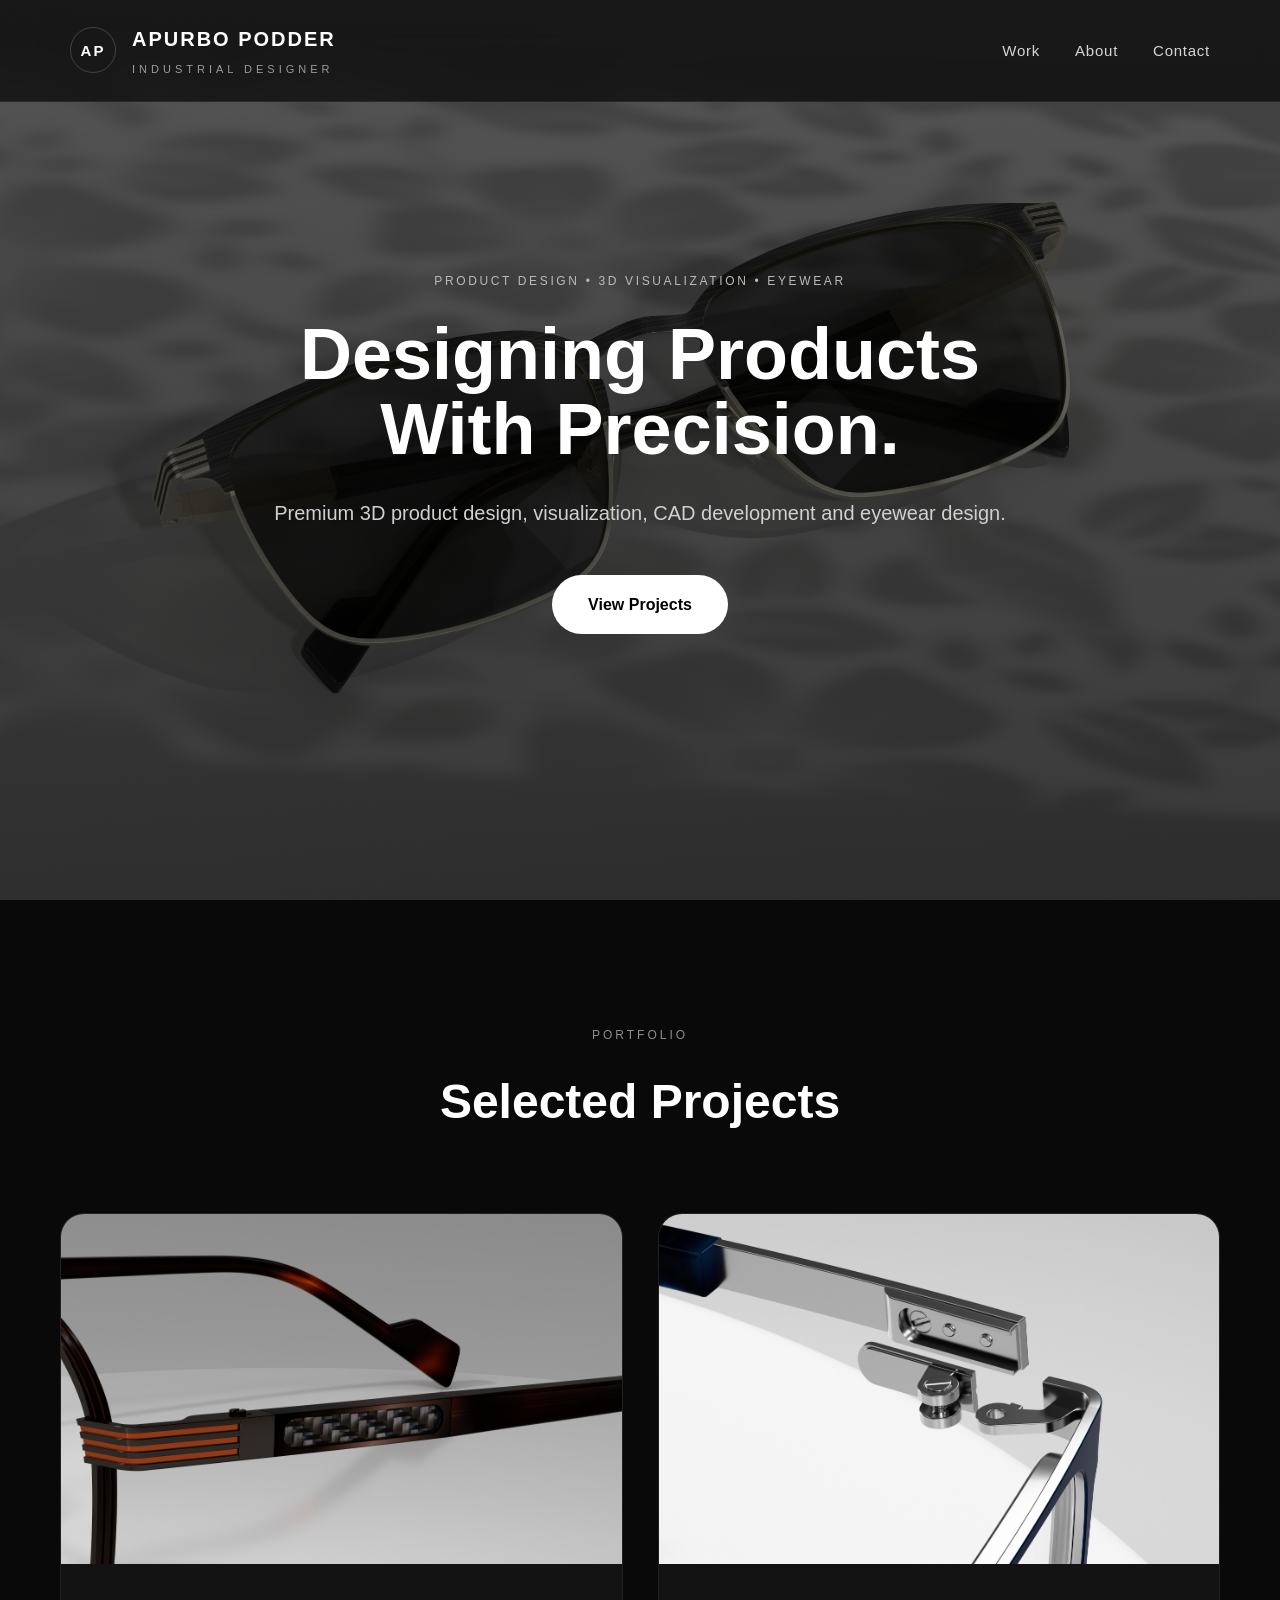
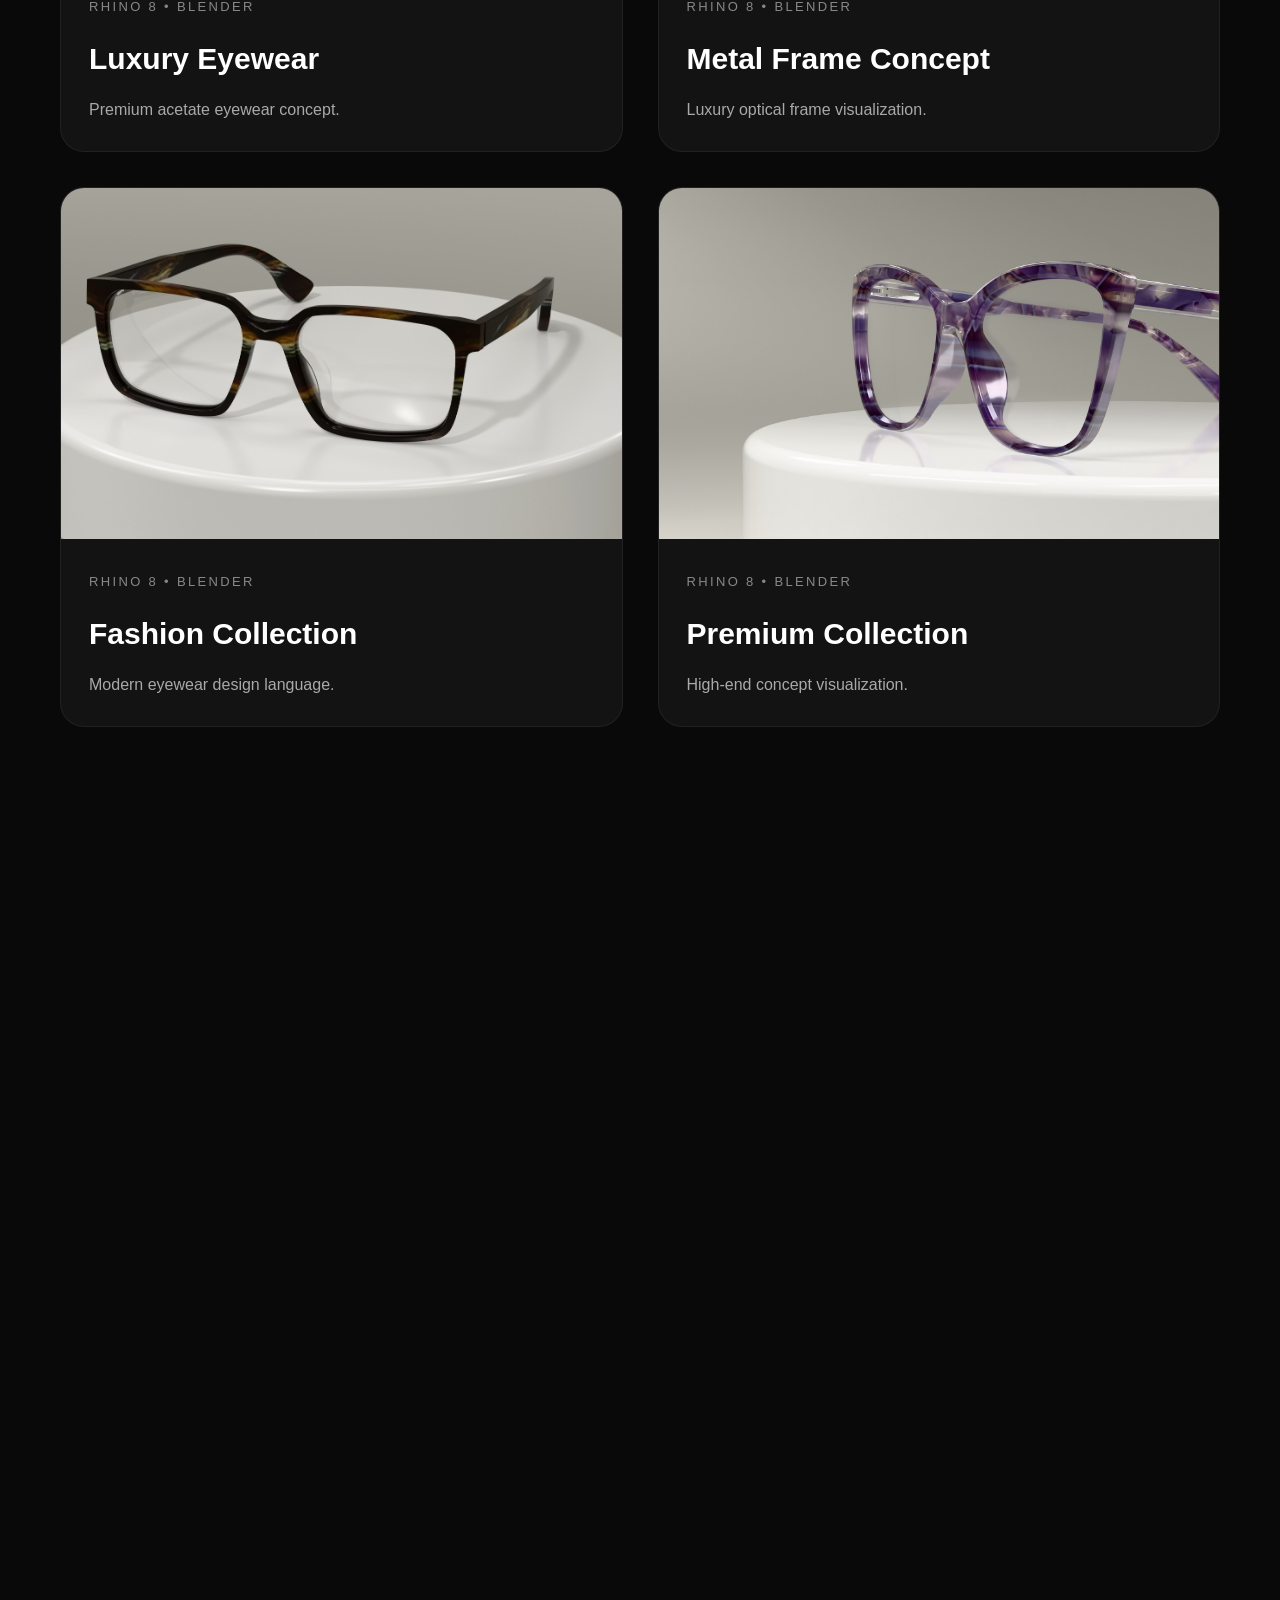
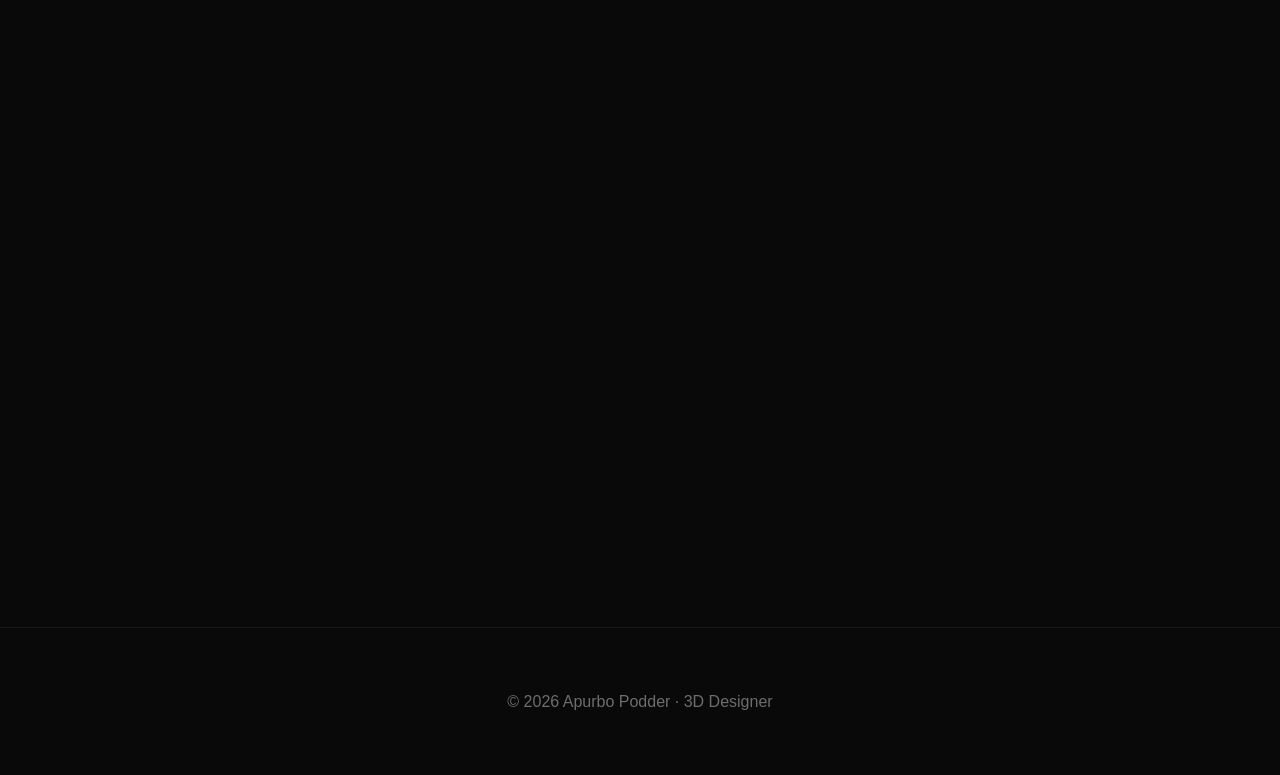
==== commit f6e47868: "updated profile updated" ====
--- a/index.html
+++ b/index.html
@@ -12,7 +12,7 @@
         content="Premium portfolio of Apurbo Podder - 3D Designer specializing in Eyewear Design, Product Visualization and CAD Modeling.">
 
     <link rel="stylesheet" href="css/style.css">
-<link rel="stylesheet" href="css/profile.css">
+
 
 <script type="module"
 src="https://unpkg.com/@google/model-viewer/dist/model-viewer.min.js">
@@ -27,7 +27,16 @@
     <header>
 
        <a href="profile.html" class="logo">
-    Apurbo Podder
+
+    <div class="logo-mark">
+        AP
+    </div>
+
+    <div class="logo-text">
+        <span class="logo-name">Apurbo Podder</span>
+        <span class="logo-role">Industrial Designer</span>
+    </div>
+
 </a>
 
         <nav>
@@ -715,11 +724,11 @@
 
     <button id="closeViewer" class="viewer-close">✕</button>
 
-    <button id="viewerPrev" class="viewer-nav left">❮</button>
+    <button id="viewerPrev" class="viewer-nav left"></button>
 
     <img id="viewerImage" src="" alt="">
 
-    <button id="viewerNext" class="viewer-nav right">❯</button>
+    <button id="viewerNext" class="viewer-nav right"></button>
 
 </div>
     <script src="assets/js/app.js"></script>
--- a/css/style.css
+++ b/css/style.css
@@ -1081,4 +1081,55 @@
     width:100%;
     height:100%;
     background:transparent;
+}
+.logo{
+    display:flex;
+    align-items:center;
+    gap:16px;
+    text-decoration:none;
+    color:#fff;
+    transition:.35s;
+}
+
+.logo-mark{
+    width:46px;
+    height:46px;
+    border:1px solid rgba(255,255,255,.18);
+    border-radius:50%;
+    display:flex;
+    align-items:center;
+    justify-content:center;
+    font-size:15px;
+    font-weight:600;
+    letter-spacing:2px;
+    transition:.35s;
+}
+
+.logo-text{
+    display:flex;
+    flex-direction:column;
+}
+
+.logo-name{
+    font-size:20px;
+    font-weight:600;
+    letter-spacing:2px;
+    text-transform:uppercase;
+}
+
+.logo-role{
+    margin-top:4px;
+    font-size:11px;
+    letter-spacing:4px;
+    text-transform:uppercase;
+    color:#9b9b9b;
+}
+
+.logo:hover .logo-mark{
+    border-color:#fff;
+    transform:rotate(-8deg);
+}
+
+.logo:hover{
+    transform:translateY(-2px);
 }
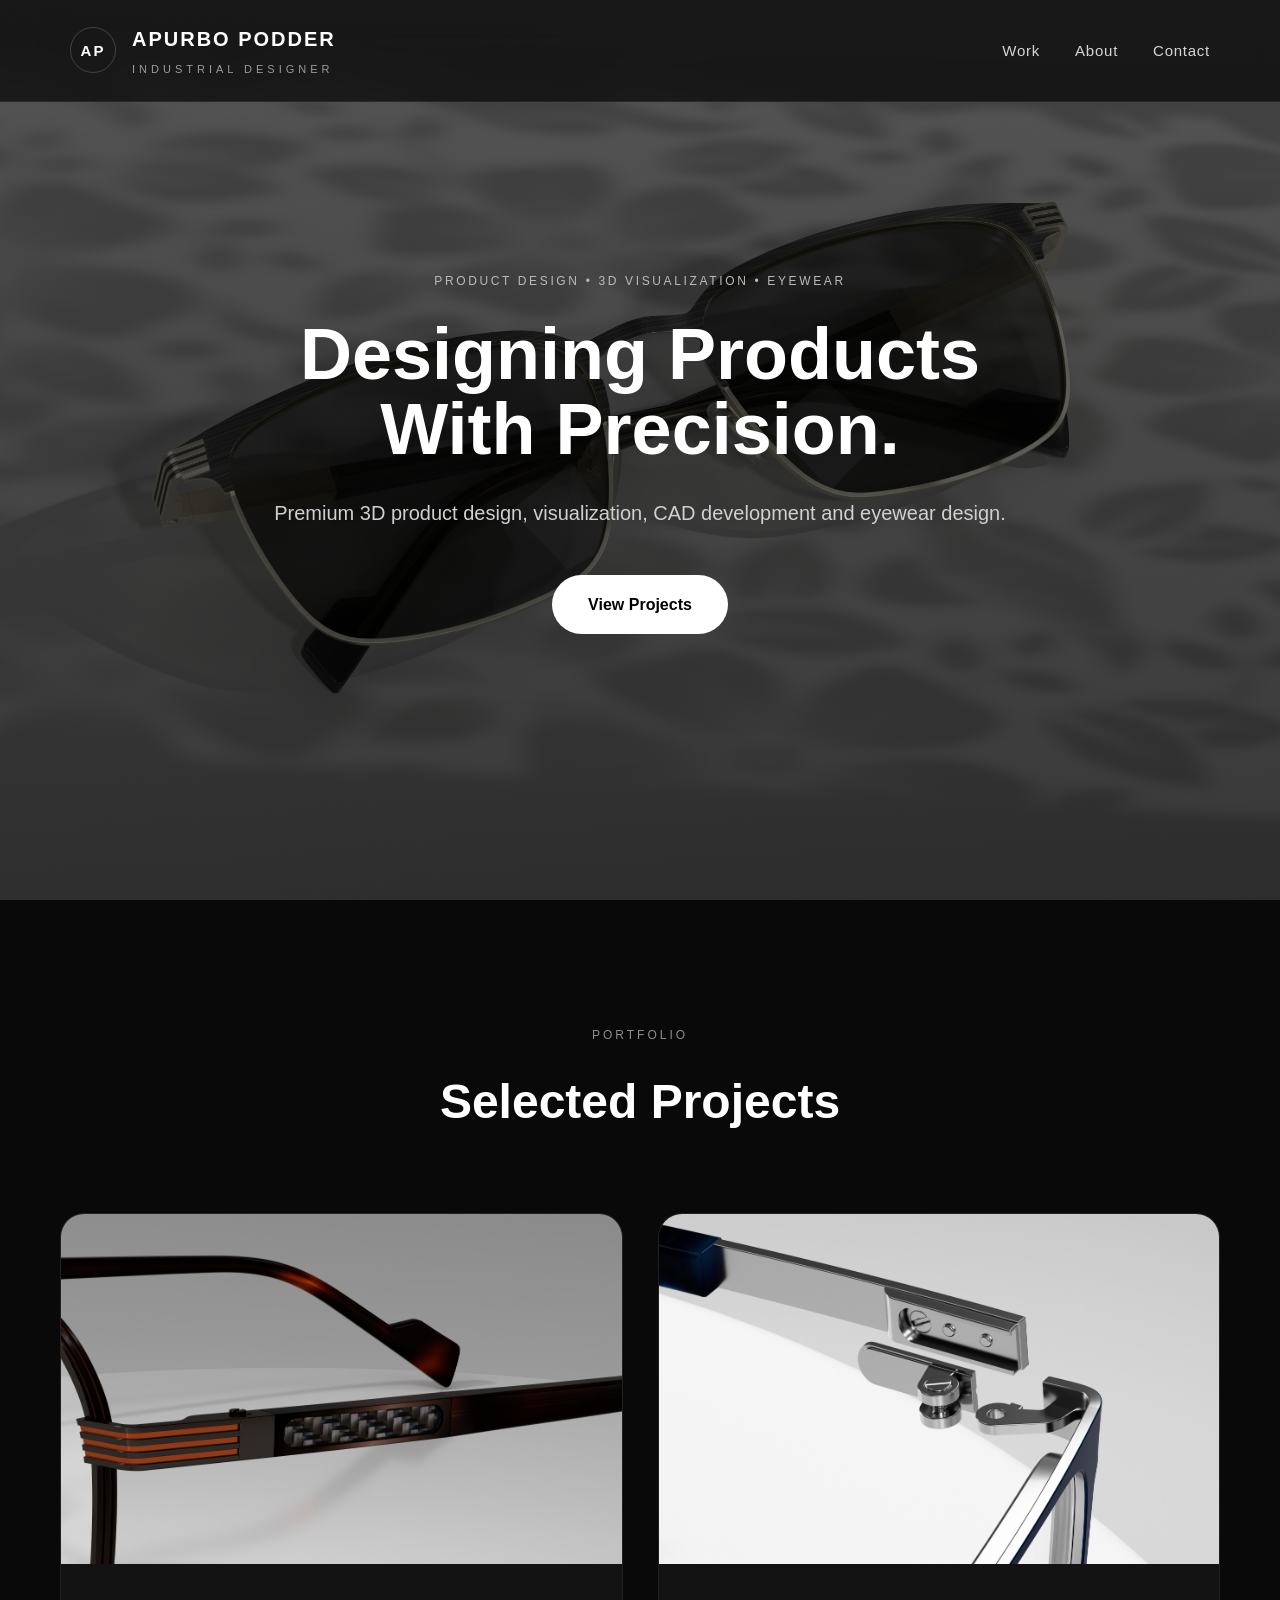
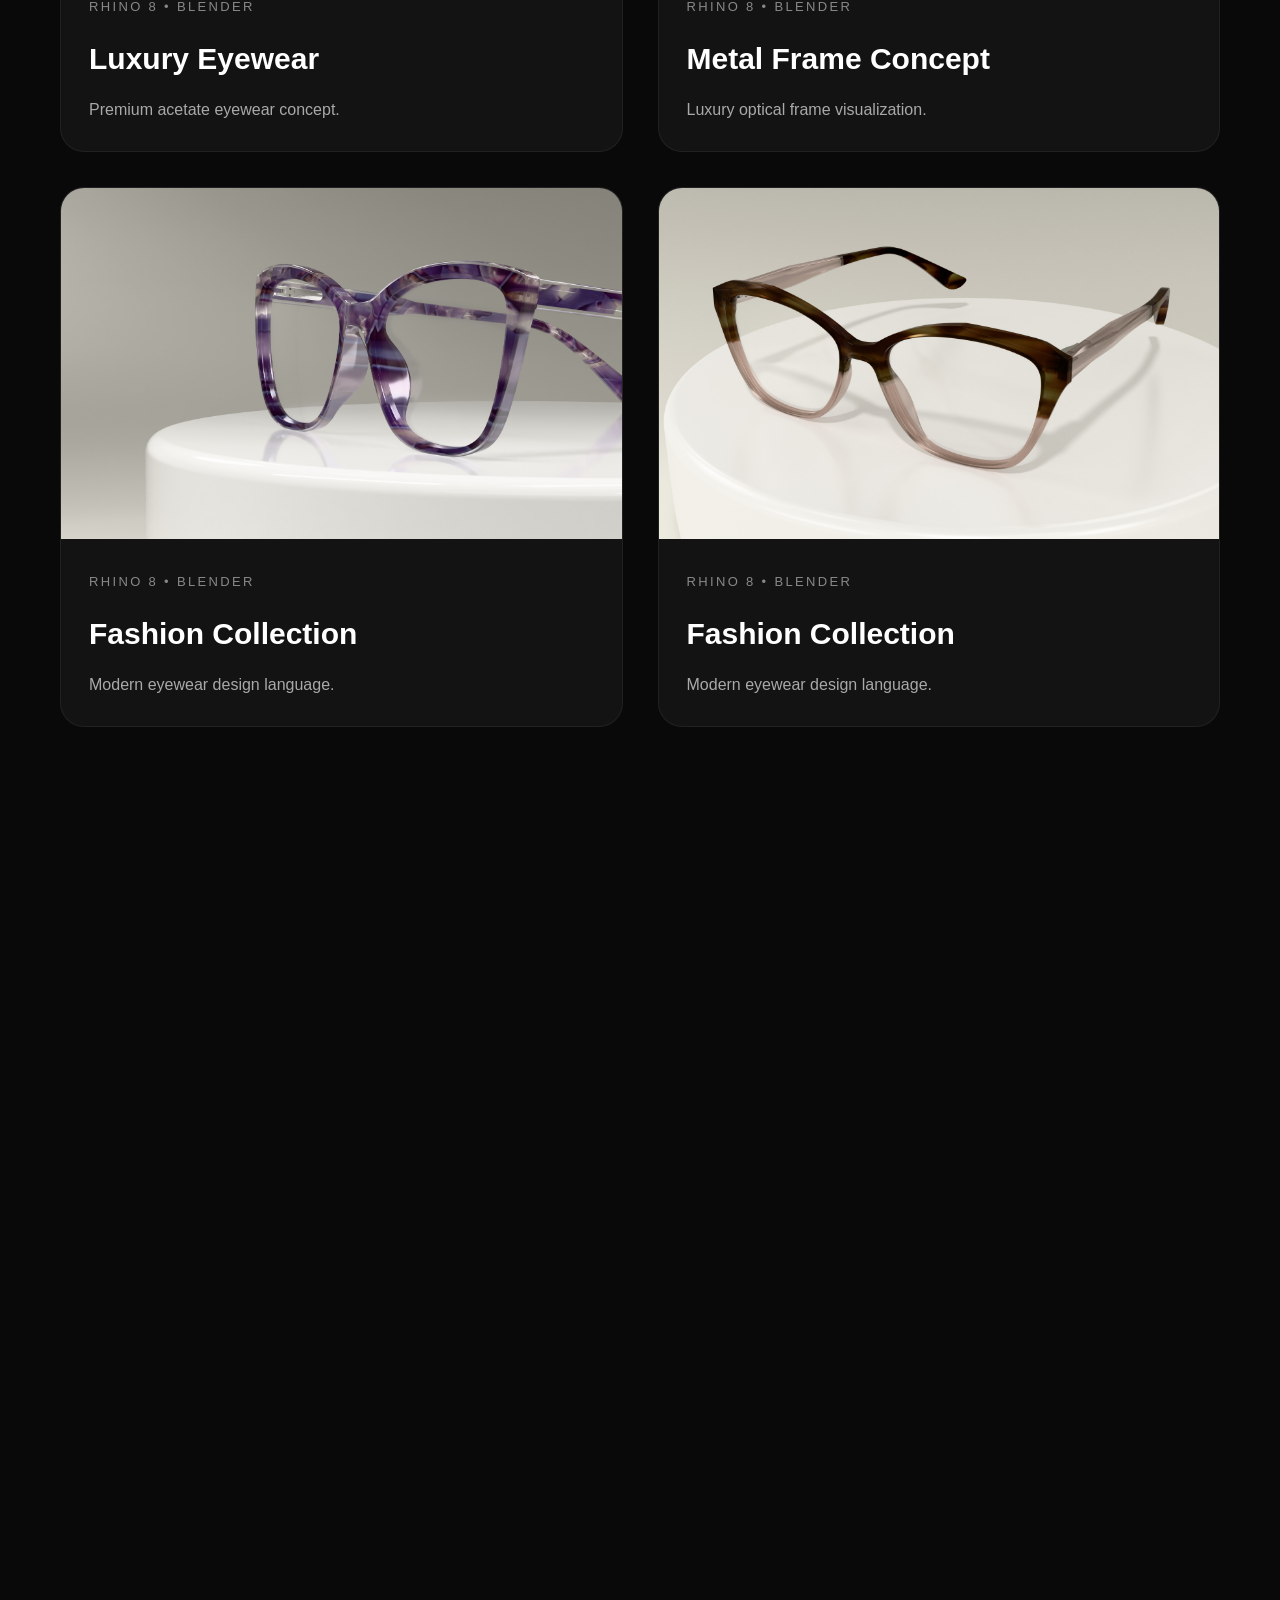
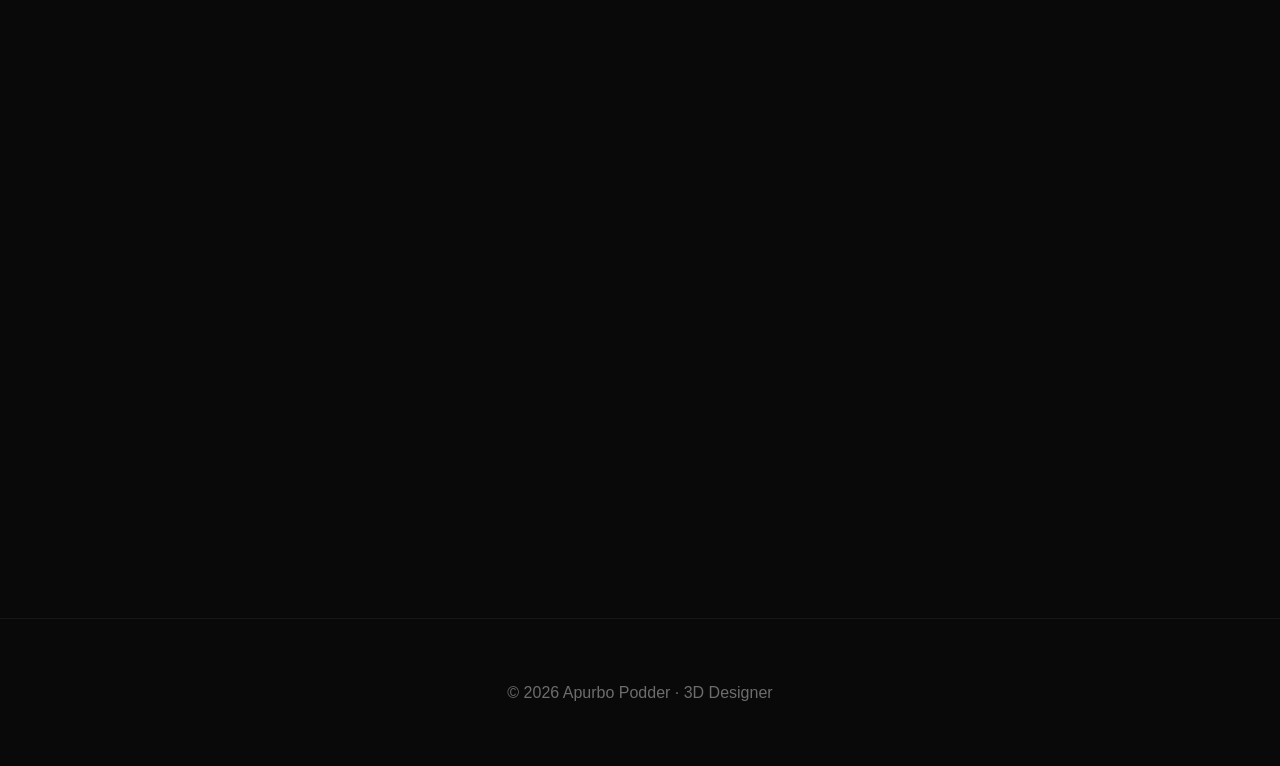
==== commit b5f9595f: "new new" ====
--- a/index.html
+++ b/index.html
@@ -151,7 +151,7 @@
 
             <article class="card" data-project="3">
 
-                <img src="assets/images/BG3.jpg" alt="Eyewear">
+                <img src="assets/images/BG4.jpg" alt="Eyewear">
 
                 <div class="card-content">
 
@@ -175,17 +175,17 @@
 
             <article class="card" data-project="4">
 
-                <img src="assets/images/BG4.jpg" alt="Eyewear">
+                <img src="assets/images/BG5.jpg" alt="Eyewear">
 
                 <div class="card-content">
 
                     <span>Rhino 8 • Blender</span>
 
-                    <h3>Premium Collection</h3>
+                    <h3>Fashion Collection</h3>
 
                     <p>
 
-                        High-end concept visualization.
+                        Modern eyewear design language.
 
                     </p>
 
@@ -251,11 +251,21 @@
 
             </p>
 
-            <a href="mailto:apurbo.podder26@gmail.com" class="btn">
-
-                apurbo.podder26@gmail.com
-
-            </a>
+            <div style="display:flex;flex-wrap:wrap;justify-content:center;gap:16px;margin-top:24px;">
+
+                <a href="mailto:apurbo.podder26@gmail.com" class="btn">
+
+                    apurbo.podder26@gmail.com
+
+                </a>
+
+                <a href="https://wa.me/8801761662662" target="_blank" rel="noopener noreferrer" class="btn">
+
+                    WhatsApp
+
+                </a>
+
+            </div>
 
         </div>
 
@@ -335,7 +345,7 @@
 
 class="project-viewer"
 
-src="assets/models/112998 - glb.glb"
+src="assets/models/112998-glb.glb"
 
 camera-controls
 
@@ -457,9 +467,43 @@
 
     </div>
 
-    <img class="hero-image"
-         src="assets/images/BG2.jpg"
-         alt="Luxury Eyewear">
+    <div class="viewer-wrapper">
+
+<model-viewer
+
+class="project-viewer"
+
+src="assets/models/112997.glb"
+
+camera-controls
+
+touch-action="pan-y"
+
+auto-rotate
+
+auto-rotate-delay="3000"
+
+rotation-per-second="20deg"
+
+shadow-intensity="1.5"
+
+environment-image="neutral"
+
+exposure="1.2"
+
+interaction-prompt="auto"
+
+loading="eager"
+
+>
+
+</model-viewer>
+
+</div>
+
+<img class="hero-image"
+src="assets/images/BG2.jpg"
+alt="Luxury Eyewear">
 
     <div class="project-specs">
 
@@ -551,9 +595,43 @@
 
     </div>
 
-    <img class="hero-image"
-         src="assets/images/BG4.jpg"
-         alt="Luxury Eyewear">
+    <div class="viewer-wrapper">
+
+<model-viewer
+
+class="project-viewer"
+
+src="assets/models/112997.glb"
+
+camera-controls
+
+touch-action="pan-y"
+
+auto-rotate
+
+auto-rotate-delay="3000"
+
+rotation-per-second="20deg"
+
+shadow-intensity="1.5"
+
+environment-image="neutral"
+
+exposure="1.2"
+
+interaction-prompt="auto"
+
+loading="eager"
+
+>
+
+</model-viewer>
+
+</div>
+
+<img class="hero-image"
+src="assets/images/BG4.jpg"
+alt="Luxury Eyewear">
 
     <div class="project-specs">
 
@@ -645,9 +723,43 @@
 
     </div>
 
-    <img class="hero-image"
-         src="assets/images/BG5.jpg"
-         alt="Luxury Eyewear">
+    <div class="viewer-wrapper">
+
+<model-viewer
+
+class="project-viewer"
+
+src="assets/models/112997.glb"
+
+camera-controls
+
+touch-action="pan-y"
+
+auto-rotate
+
+auto-rotate-delay="3000"
+
+rotation-per-second="20deg"
+
+shadow-intensity="1.5"
+
+environment-image="neutral"
+
+exposure="1.2"
+
+interaction-prompt="auto"
+
+loading="eager"
+
+>
+
+</model-viewer>
+
+</div>
+
+<img class="hero-image"
+src="assets/images/BG5.jpg"
+alt="Luxury Eyewear">
 
     <div class="project-specs">
 
--- a/css/style.css
+++ b/css/style.css
@@ -341,15 +341,43 @@
 
     border:1px solid rgba(255,255,255,.06);
 
+    position:relative;
+
+}
+
+.card::before{
+
+    content:"";
+
+    position:absolute;
+
+    inset:0;
+
+    background:linear-gradient(135deg, rgba(10,132,255,.12), transparent);
+
+    opacity:0;
+
+    transition:.35s;
+
+    pointer-events:none;
+
 }
 
 .card:hover{
 
     transform:translateY(-12px);
 
+    border-color:#0A84FF;
+
     box-shadow:
 
-        0 20px 50px rgba(0,0,0,.45);
+        0 30px 70px rgba(0,0,0,.45);
+
+}
+
+.card:hover::before{
+
+    opacity:1;
 
 }
 
@@ -502,6 +530,12 @@
     max-width:650px;
 
     margin:auto;
+
+}
+
+.contact-box .btn{
+
+    margin:6px;
 
 }
 
@@ -538,8 +572,8 @@
 }
 
 .modal.active{
-    visibility:visible;
-    opacity:1;
+    visibility:visible !important;
+    opacity:1 !important;
 }
 
 .modal-overlay{
@@ -716,16 +750,83 @@
 
 /* Hero Image */
 
-.modal-project > img{
+.image-zoom-wrapper{
+
+    overflow:hidden;
+
+    border-radius:22px;
+
+    position:relative;
+
+    display:block;
+
+    margin:35px 0;
+
+    border:1px solid rgba(255,255,255,.08);
+
+    box-shadow:0 16px 50px rgba(0,0,0,.18);
+
+}
+
+.image-zoom-wrapper::after{
+
+    content:"";
+
+    position:absolute;
+
+    inset:0;
+
+    background:linear-gradient(135deg, rgba(255,255,255,.16), transparent 40%, rgba(255,255,255,.04));
+
+    opacity:0;
+
+    pointer-events:none;
+
+    transition:opacity .35s ease;
+
+}
+
+.image-zoom-wrapper:hover::after{
+
+    opacity:1;
+
+}
+
+.image-zoom-wrapper img,
+.modal-project > img,
+.hero-image{
 
     width:100%;
 
     border-radius:22px;
 
-    margin:35px 0;
-
-}
-
+    display:block;
+
+    transition:transform .45s cubic-bezier(.22,1,.36,1), box-shadow .35s ease, filter .35s ease;
+
+    transform-origin:center center;
+
+    cursor:zoom-in;
+
+    margin:0;
+
+    will-change:transform, filter;
+
+    filter:brightness(.97) saturate(1.02);
+
+}
+
+.image-zoom-wrapper:hover img,
+.modal-project > img:hover,
+.hero-image:hover{
+
+    transform:scale(1.16);
+
+    box-shadow:0 24px 60px rgba(0,0,0,.28);
+
+    filter:brightness(1.04) saturate(1.08);
+
+}
 
 
 /* Scrollbar */
